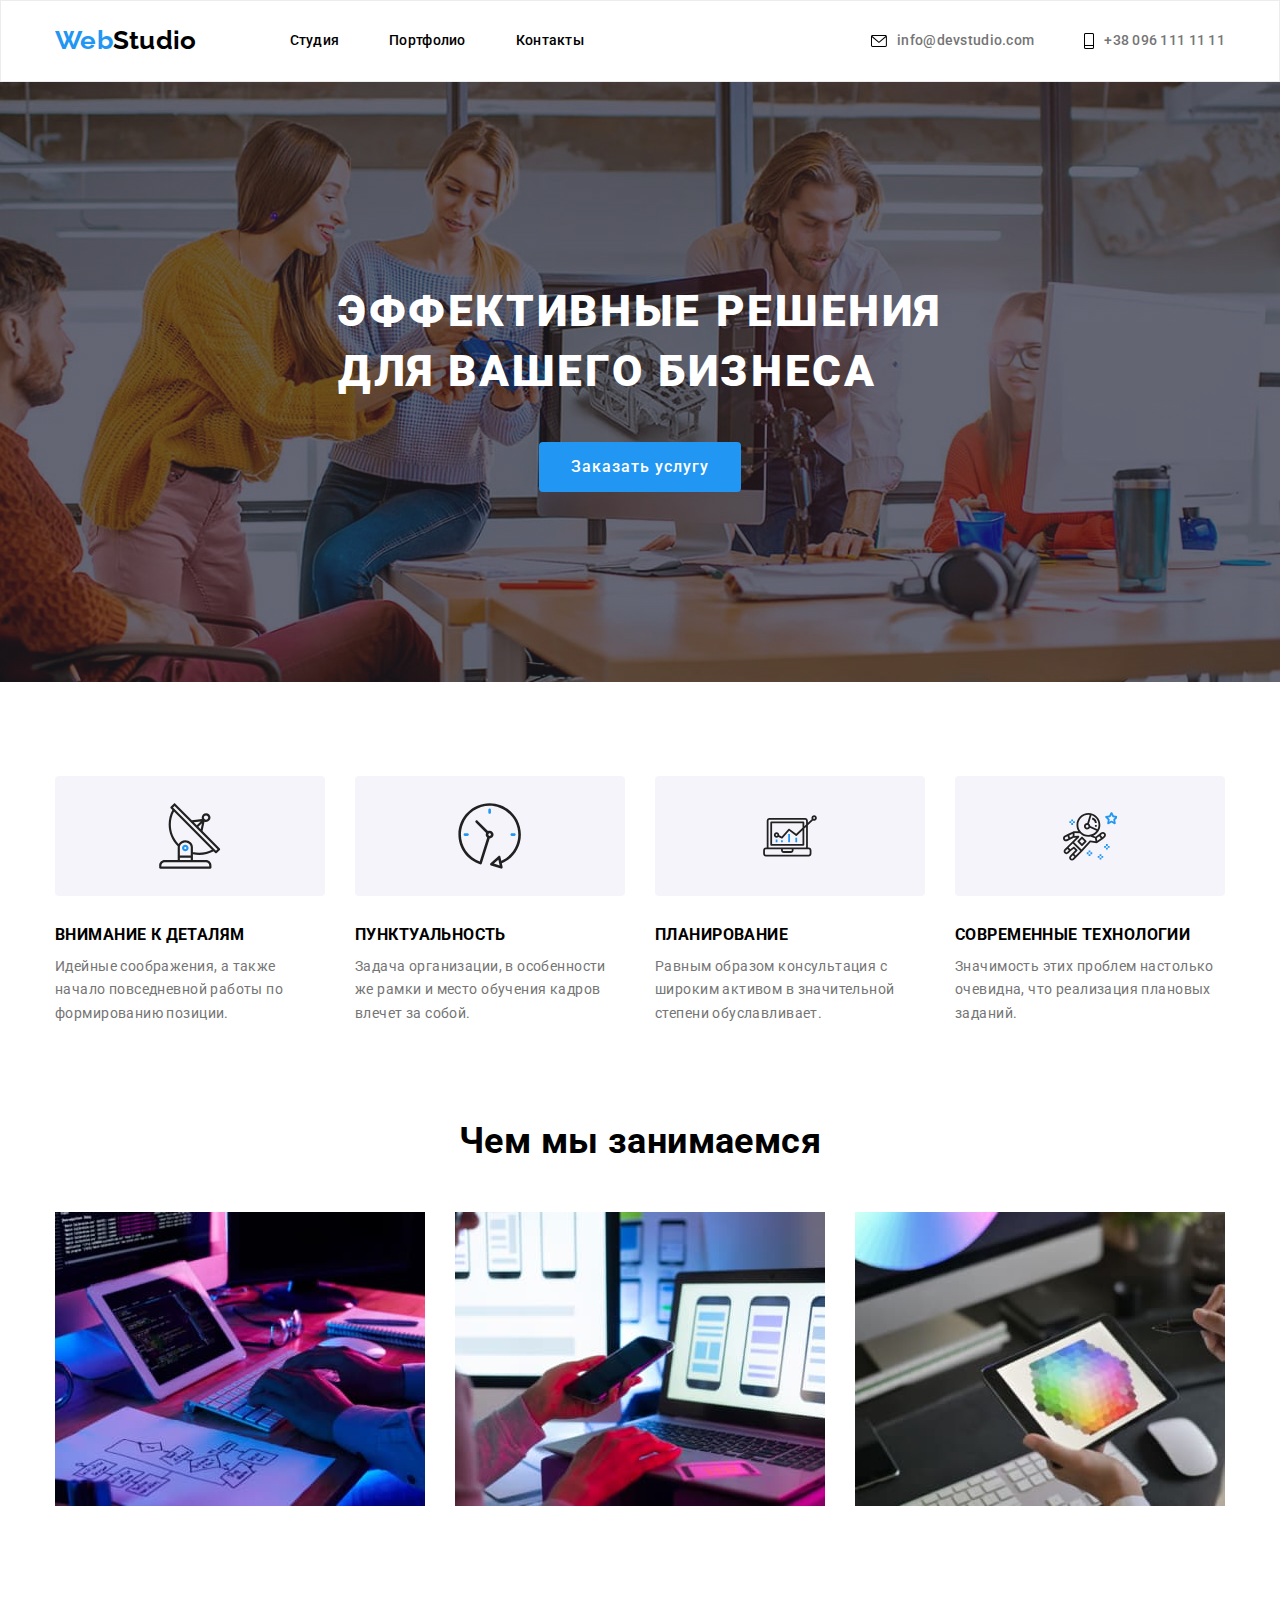
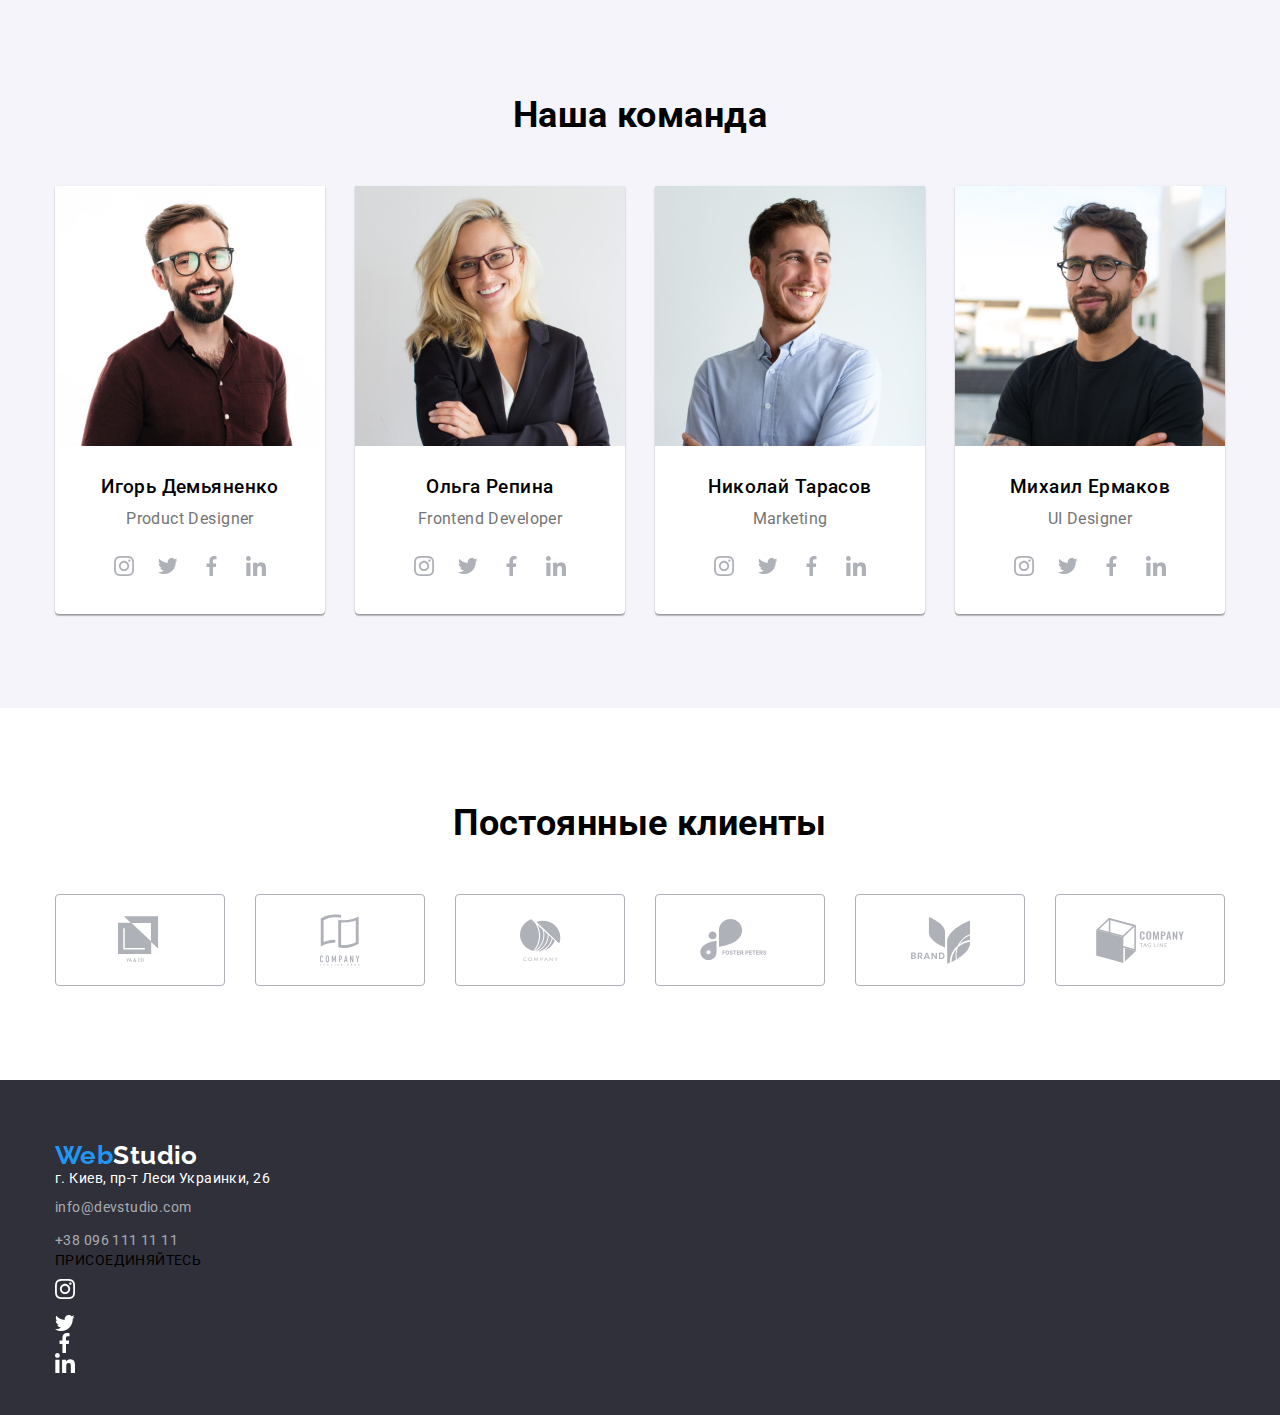
==== index.html @ 6dc602e1 "footer" ====
<!DOCTYPE html>
<html lang="en">

<head>
    <meta charset="UTF-8">
    <meta name="viewport" content="width=device-width, initial-scale=1.0">
    <title>home-work-1</title>
    <link rel="stylesheet" href="https://cdnjs.cloudflare.com/ajax/libs/modern-normalize/1.0.0/modern-normalize.min.css">
    <link rel="stylesheet" href="css/style.css">
    <link rel="preconnect" href="https://fonts.gstatic.com">
    <link
        href="https://fonts.googleapis.com/css2?family=Raleway:wght@400;500;700;900&family=Roboto:wght@400;500;700;900&display=swap"
        rel="stylesheet">
</head>

<body>

    <header class="navigation ">  
         
        <div class="container ">
        <!-- Верхнее меню -->
           
                  <!-- лого -->
                     <a class="logo link" href="./index.html" ><span class="web">Web</span>Studio </a>
                     <nav>   
                    <ul class=" manu-container list ">
                    <li class="menu-item"><a class="menu link" href="./portfolio.html">Студия</a></li>
                    <li class="menu-item"><a class="menu link" href="./portfolio.html">Портфолио</a></li>
                    <li class="menu-item"><a class="menu link" href="">Контакты</a></li>
                </ul>
            </nav>
            
                   <!-- Contacts -->
            <ul class=" tel-container list" >
                <li class="menu-item"><a class="tel link" href="mailto:info@devstudio.com">
                     <svg class="contact-icon">
                         <use href="./images/symbol-defs.svg#icon-mail"></use>
                     </svg> info@devstudio.com</a></li>
                <li class="menu-item"><a class="tel link" href="tel:+380961111111" >
                    <svg class="tel-icon">
                        <use href="./images/symbol-defs.svg#icon-tel"></use>
                    </svg>
                   <span>+38 096 111 11 11</span> </a></li>
            </ul>
        </div>
    </header>

    <main>
        <!-- Секция контента -->
        <section class="banner">
            <div class="container">
                <div class="overlay">
            <h1>ЭФФЕКТИВНЫЕ РЕШЕНИЯ <br> ДЛЯ ВАШЕГО БИЗНЕСА</h1>
            <button class="main-button">Заказать услугу</button>
            <!-- Баннер -->
           </div>
         </div>
        </section>

        <section class="advantages space-sections ">
            <div class="container">
            <h2 class="visually-hidden">Наши достоинства</h2>
          
            <ul class="list advantages-list">
                <li class="list-item ">
                        <div class="icon-thumb">
                            <svg class="icon" width="65.32" height="70">
                                <use href="./images/symbol-defs.svg#icon-sputnik"></use>
                            </svg>
                        </div>
                        <div class="description">
                    <h3>ВНИМАНИЕ К ДЕТАЛЯМ</h3>
                    <p> Идейные соображения, а также начало повседневной работы по формированию позиции.</p>
                </div>
                </li>

                <li class="list-item">
                    <div class="icon-thumb">
                        <svg class="icon" width="65.32" height="70">
                            <use href="./images/symbol-defs.svg#icon-clock"></use>
                        </svg>
                    </div>
                    <div class="description">
                    <h3>ПУНКТУАЛЬНОСТЬ</h3>
                    <p> Задача организации, в особенности же рамки и место обучения кадров влечет за собой.</p>
                    </div>
                 </li>
                <li class="list-item">
                    <div class="icon-thumb">
                        <svg class="icon" width="70" height="53.69">
                            <use href="./images/symbol-defs.svg#icon-diagram"></use>
                        </svg>
                    </div>
                    <div class="description">
                    <h3> ПЛАНИРОВАНИЕ</h3>
                    <p> Равным образом консультация с широким активом в значительной степени обуславливает.</p>
                    </div>  
                </li>
                <li class="list-item">
                    <div class="icon-thumb">
                        <svg class="icon" width="54.83" height="60.66">
                            <use href="./images/symbol-defs.svg#icon-astronaut"></use>
                        </svg>
                    </div>
                    <div class="description">
                    <h3>СОВРЕМЕННЫЕ ТЕХНОЛОГИИ</h3>
                    <p>Значимость этих проблем настолько очевидна, что реализация плановых заданий.</p>
              </div>  
            </li>
            </ul>
        </div>
        </section>

        <section class="what-we-do">
            <div class="container ">
            <h2>Чем мы занимаемся</h2>
            <ul class="list img-examples">
                <li class="img-examples-item"><img src="./images/cycl.jpg" alt="цыклы" width="370"></li>
                <li class="img-examples-item"><img src="./images/device.jpg" alt="девайсы" width="370"></li>
                <li class="img-examples-item"><img src="./images/color.jpg" alt="Цветная диаграмма" width="370"></li>
            </ul>
        </div>
        </section>

        <section class="team space-sections">
            <div class="container">
            <h2>Наша команда</h2>
            <ul class="list team-list ">
                <li class="team-person">
                    <img src="images/product-designer.jpg" alt="красавчик1" width="270">
                    <div class="about-person">
                            <h3>Игорь Демьяненко</h3> <p>Product Designer</p> 
                    </div>
                       <ul class="list social-list">
                           <li class="social-list-item">
                               <a href="#" class="social-active-link" >
                                   <div class="social-list-link">
                                   <svg class="social-list-icon">
                                       <use href="./images/symbol-defs.svg#icon-instagram"></use>
                                   </svg></div>
                               </a>
                           </li>
                           <li class="social-list-item">
                               <a href="#" class="social-active-link">
                                <div class="social-list-link">
                                   <svg class="social-list-icon">
                                       <use href="./images/symbol-defs.svg#icon-twitter"></use>
                                   </svg></div>
                               </a>
                           </li>
                           <li class="social-list-item">
                               <a href="#" class="social-active-link">
                                <div class="social-list-link">
                                   <svg class="social-list-icon">
                                       <use href="./images/symbol-defs.svg#icon-facebook"></use>
                                   </svg></div>
                               </a>
                           </li>
                           <li class="social-list-item">
                               <a href="#" class="social-active-link">
                                <div class="social-list-link">
                                   <svg class="social-list-icon">
                                       <use href="./images/symbol-defs.svg#icon-linkedin"></use>
                                   </svg></div>
                               </a>
                           </li>
                       </ul>
                             </li>

                <li class="team-person">
                        <img src="images/frontend-developer.jpg" alt="блондинка" width="270">
                        <div class="about-person">
                                                  <h3>Ольга Репина</h3> <p>Frontend Developer</p> 
                                    </div> 
                                    <ul class="social-list">
                                        <li class="social-list-item">
                                            <a href="#" class="social-active-link">
                                                <div class="social-list-link">
                                                <svg class="social-list-icon">
                                                    <use href="./images/symbol-defs.svg#icon-instagram"></use>
                                                </svg></div>
                                            </a>
                                        </li>
                                        <li class="social-list-item">
                                            <a href="#" class="social-active-link">
                                                <div class="social-list-link">
                                                <svg class="social-list-icon">
                                                    <use href="./images/symbol-defs.svg#icon-twitter"></use>
                                                </svg></div>
                                            </a>
                                        </li>
                                        <li class="social-list-item">
                                            <a href="#" class="social-active-link">
                                                <div class="social-list-link">
                                                <svg class="social-list-icon">
                                                    <use href="./images/symbol-defs.svg#icon-facebook"></use>
                                                </svg></div>
                                            </a>
                                        </li>
                                        <li class="social-list-item">
                                            <a href="#" class="social-active-link">
                                                <div class="social-list-link">
                                                <svg class="social-list-icon">
                                                    <use href="./images/symbol-defs.svg#icon-linkedin"></use>
                                                </svg></div>
                                            </a>
                                        </li>
                                    </ul>
                                </li>
                <li class="team-person">
                    <img src="images/marketing.jpg" alt="красавчик2" width="270">
                    <div class="about-person">
                            <h3>Николай Тарасов</h3> <p>Marketing</p> 
               </div> 
            <ul class="social-list">
                <li class="social-list-item">
                    <a href="#" class="social-active-link">
                        <div class="social-list-link">
                        <svg class="social-list-icon">
                            <use href="./images/symbol-defs.svg#icon-instagram"></use>
                        </svg></div>
                    </a>
                </li>
                <li class="social-list-item">
                    <a href="#" class="social-active-link">
                        <div class="social-list-link">
                        <svg class="social-list-icon">
                            <use href="./images/symbol-defs.svg#icon-twitter"></use>
                        </svg></div>
                    </a>
                </li>
                <li class="social-list-item">
                    <a href="#" class="social-active-link">
                        <div class="social-list-link">
                        <svg class="social-list-icon">
                            <use href="./images/symbol-defs.svg#icon-facebook"></use>
                        </svg></div>
                    </a>
                </li>
                <li class="social-list-item">
                    <a href="#" class="social-active-link">
                        <div class="social-list-link">
                        <svg class="social-list-icon">
                            <use href="./images/symbol-defs.svg#icon-linkedin"></use>
                        </svg></div>
                    </a>
                </li>
            </ul>
            </li >
                <li class="team-person">
                     <img src="images/ui-designer.jpg" alt="красавчик3" width="270">
                    <div class="about-person">
                                                    <h3>Михаил Ермаков</h3><p>UI Designer</p> 
                                  </div> 
                                <ul class="social-list">
                                    <li class="social-list-item">
                                        <a href="#" class="social-active-link">
                                         <div class="social-list-link">
                                            <svg class="social-list-icon" width='20' height='20'> 
                                                <use href="./images/symbol-defs.svg#icon-instagram"></use>
                                            </svg></div>
                                        </a>
                                    </li>
                                    <li class="social-list-item">
                                        <a href="#" class="social-active-link">
                                            <div class="social-list-link">
                                            <svg class="social-list-icon">
                                                <use href="./images/symbol-defs.svg#icon-twitter"></use>
                                            </svg></div>
                                        </a>
                                    </li>
                                    <li class="social-list-item">
                                        <a href="#" class="social-active-link">
                                            <div class="social-list-link">
                                            <svg class="social-list-icon">
                                                <use href="./images/symbol-defs.svg#icon-facebook"></use>
                                            </svg></div>
                                        </a>
                                    </li>
                                    <li class="social-list-item">
                                        <a href="#" class="social-active-link">
                                            <div class="social-list-link">
                                            <svg class="social-list-icon">
                                                <use href="./images/symbol-defs.svg#icon-linkedin"></use>
                                            </svg></div>
                                        </a>
                                    </li>
                                </ul>
                                 </li>
            </ul>
        </div>
        </section>
        <section class="regular-customers space-sections">
            <div class="container">
                <h2>Постоянные клиенты</h2>
                <ul class="list regular-customer-list">
                    <li class="regular-customer-item">
                        <div class="customer-icon-thumb">
                        <svg class="regular-customer-icon" width='44.27' height='49.23'>
                            <use href="./images/symbol-defs.svg#icon-company0"  ></use>
                        </svg></div>
                    </li>
                    <li class="regular-customer-item">
                        <div class="customer-icon-thumb">
                        <svg class="regular-customer-icon" width='40' height='52'>
                            <use href="./images/symbol-defs.svg#icon-company1"></use>
                        </svg> </div>
                    </li>
                    <li class="regular-customer-item">
                        <div class="customer-icon-thumb">
                        <svg class="regular-customer-icon" width='41' height='42.6'>
                            <use href="./images/symbol-defs.svg#icon-company2"></use>
                        </svg></div>
                    </li>
                    <li class="regular-customer-item">
                        <div class="customer-icon-thumb">
                        <svg class="regular-customer-icon" width='79.66' height='42.02'>
                            <use href="./images/symbol-defs.svg#icon-company3" ></use>
                        </svg></div>
                    </li>
                    <li class="regular-customer-item">
                        <div class="customer-icon-thumb">
                        <svg class="regular-customer-icon" width='59' height='47'>
                            <use href="./images/symbol-defs.svg#icon-company4"></use>
                        </svg></div>
                    </li>
                    <li class="regular-customer-item">
                        <div class="customer-icon-thumb">
                        <svg class="regular-customer-icon" width='88.48' height='45.44' >
                            <use href="./images/symbol-defs.svg#icon-company5" ></use>
                        </svg></div>
                    </li>
                </ul>
            </div>

        </section>
    </main>
    <footer class="footer">
        <section class="footer-block">
        <div class="container">
<div class="addres-block">
    <a class="logo link" href="./index.html" ><span class="web">Web</span>Studio</a>
        <address>    
        <ul class="list ">
            <li class="list-address" ><a class="address link" href="https://goo.gl/maps/1f1QQt4f7jHyv9yu5" target="_blank" >г. Киев, пр-т Леси Украинки, 26</a></li>
            <li class="list-address"><a class="contacts link" href="mailto:info@devstudio.com">info@devstudio.com</a></li>
            <li class="list-address"><a class="contacts link" href="tel:+380961111111">+38 096 111 11 11</a></li>
        </ul>
        </address>
    </div>
        <div class="soc-contact">
            <p>ПРИСОЕДИНЯЙТЕСЬ</p>
    <ul class="list social-contacts-list">
        <li class="social-contacts-item">
            <a href="" class="social-cont-link">
                <svg class="social-contacts-icon">
                    <use href="./images/symbol-defs.svg#icon-instagram" width='20' height='20'></use>
                </svg>
            </a>
        </li>
        <li class="social-contacts-icon">
            <a href="" class="social-cont-link">
                <svg class="social-contacts-icon">
                    <use href="./images/symbol-defs.svg#icon-twitter" width='20' height='20'></use>
                </svg>
            </a>
        </li>
        <li class="social-contacts-icon">
            <a href="" class="social-cont-link">
                <svg class="social-contacts-icon">
                    <use href="./images/symbol-defs.svg#icon-facebook" width='20' height='20'></use>
                </svg>
            </a>
        </li>
        <li class="social-contacts-icon">
            <a href="" class="social-cont-link">
                <svg class="social-contacts-icon">
                    <use href="./images/symbol-defs.svg#icon-linkedin" width='20' height='20'></use>
                </svg>
            </a>
        </li>
    </ul>
</div>
    </div>
</section>
    </footer>

</body>

</html>
---- css/style.css ----
:root {
  --primary-text-color: #757575;
  --title-text-color: #000000;
  --hover-text-color: #2196f3;
  --accent-text-color: #ffffff;
  --bgc-icon: #f5f4fa;
  --fill-icon: #afb1b8;
  --big-space: 94px;
  --betw-space: 30px;
  --menu-space: 32px;
}

h1,
h2,
h3,
p {
  margin: 0;
}

ul {
  padding: 0;
  margin: 0;
}

.list {
  list-style: none;
}
.link {
  text-decoration: none;
  font-style: normal;
}
img {
  display: block;
  max-width: 100%;
}

.visually-hidden {
  position: absolute;
  clip: rect(0 0 0 0);
  width: 1px;
  height: 1px;
  margin: -1px;
}

body {
  font-family: "Roboto", sans-serif;
  font-weight: 400;
  font-size: 14px;
  line-height: 1.14;
  letter-spacing: 0.03em;
}
.container {
  width: 1200px;
  margin: 0px auto;
  padding-left: 15px;
  padding-right: 15px;
}

.navigation .container {
  display: flex;
  align-items: center;
}

/* Navigation */

.navigation {
  text-align: center;
  font-weight: 500;
  letter-spacing: 0.02em;
  border: 1px solid #ececec;
}

.manu-container {
  display: flex;
}

.menu {
  display: block;
  padding-top: var(--menu-space);
  padding-bottom: var(--menu-space);
}

.menu-item:not(:last-child) {
  margin-right: 50px;
}

.menu,
.menu:visited {
  color: var(--title-text-color);
  text-decoration: none;
}
.tel-container {
  display: flex;
  margin-left: auto;
}
/* contacts */

.tel,
.tel:visited {
  color: var(--primary-text-color);
}
.tel {
  display: flex;
  align-items: center;
  padding-top: var(--menu-space);
  padding-bottom: var(--menu-space);
}

.menu:hover,
.menu:focus,
.tel:hover,
.tel:focus {
  color: var(--hover-text-color);
  outline: none;
}
.contact-icon {
  width: 16px;
  height: 12px;
  margin-right: 10px;
}
.tel-icon {
  margin: 0;
  width: 10px;
  height: 16px;
  margin-right: 10px;
}

/* LOGO */
.web {
  color: var(--hover-text-color);
}
.logo,
.logo:visited {
  font-family: "Raleway", sans-serif;
  font-style: normal;
  font-weight: 700;
  color: var(--title-text-color);
  font-size: 26px;
  line-height: 1.19;

  padding-top: 24px;
  padding-bottom: 25px;
  margin-right: 93px;
}

/* HERO */
.banner {
  max-width: 1600px;
  height: 600px;
  padding: 200px 0px 280px 0px;
  background: #2f303a;
  background-image: linear-gradient(
      rgba(47, 48, 58, 0.4),
      rgba(47, 48, 58, 0.4)
    ),
    url("../images/hero.jpg");
  background-repeat: no-repeat;
  background-size: cover;
  background-position: center;
}

.overlay {
  display: flex;
  flex-direction: column;
  align-items: center;
}
.main-button {
  background-color: var(--hover-text-color);
  color: var(--accent-text-color);
  font-size: 16px;
  line-height: 1.88;
  font-weight: 500;
  letter-spacing: 0.06em;
  cursor: pointer;

  border-radius: 4px;
  border: none;
  margin-top: 40px;
  padding-top: 10px;
  padding-bottom: 10px;
  padding-left: var(--menu-space);
  padding-right: var(--menu-space);
}

.space-sections {
  padding-top: var(--big-space);
  padding-bottom: var(--big-space);
}

h1 {
  color: var(--accent-text-color);
  font-weight: 900;
  font-size: 44px;
  line-height: 1.36;
  letter-spacing: 0.06em;
}
/* первый блок */

.advantages-list {
  display: flex;
}

.list-item {
  display: flex;
  flex-direction: column;
  max-width: 270px;
}
.icon-thumb {
  display: flex;
  align-items: center;
  justify-content: center;
  width: 100%;
  height: 120px;
  background-color: var(--bgc-icon);

  border-radius: 4px;
}
.description {
  padding-top: var(--betw-space);
}

.advantages p {
  color: var(--primary-text-color);
  line-height: 1.7;
}

.advantages h3 {
  padding-bottom: 10px;
}

.list-item:not(:last-child) {
  margin-right: var(--betw-space);
}

/* второй блок */

h2 {
  font-size: 36px;
  line-height: 1.17;
  font-weight: 700;
  color: var(--title-text-color);
  text-align: center;

  padding-bottom: 50px;
}

.what-we-do {
  padding-bottom: var(--big-space);
}

.img-examples {
  display: flex;
  align-items: center;
}

.img-examples-item:not(:last-child) {
  margin-right: var(--betw-space);
}

/* 3 blok */
.team {
  background-color: #f5f4fa;
  color: var(--primary-text-color);
  font-size: 16px;
  line-height: 1.19;
}

.team h3 {
  color: var(--title-text-color);
  font-weight: 500;
  padding-bottom: 10px;
}

.team-list {
  display: flex;
  height: 428px;
}

.team-person {
  padding-bottom: var(--betw-space);
  background-color: var(--accent-text-color);
  border-radius: 0px 0px 4px 4px;
  box-shadow: 0px 1px 3px rgba(0, 0, 0, 0.12), 0px 1px 1px rgba(0, 0, 0, 0.14),
    0px 2px 1px rgba(0, 0, 0, 0.2);
}

.team-person:not(:last-child) {
  margin-right: var(--betw-space);
}
.about-person {
  display: flex;
  flex-direction: column;
  align-items: center;
  padding-top: var(--betw-space);
}
.social-list {
  display: flex;
  justify-content: center;
  padding-top: 16px;
}
.social-list-item {
  display: flex;
  align-items: center;
  justify-content: center;
  /* height: 44px;
  width: 44px; */
  border-radius: 50%;
}
.social-active-link {
  display: flex;
  align-items: center;
  justify-content: center;
  height: 44px;
  width: 44px;
  border-radius: 50%;
}

.social-list-link {
  display: flex;
  width: 100%;
  align-items: center;
  justify-content: center;
}
.social-list-icon {
  width: 20px;
  height: 20px;

  fill: var(--fill-icon);
}
.social-active-link:hover,
.social-list-icon:hover,
.social-active-link:focus,
.social-list-icon:focus {
  fill: var(--accent-text-color);
  background-color: var(--hover-text-color);
}

/* Regular customers */

.regular-customer-list {
  display: flex;
}

.regular-customer-item {
  display: flex;
  width: 170px;

  border: 1px solid var(--fill-icon);
  border-radius: 4px;
}
.regular-customer-item:not(:last-child) {
  margin-right: var(--betw-space);
}
.customer-icon-thumb {
  display: flex;
  align-items: center;
  justify-content: center;
  width: 100%;
  height: 90px;
}
.regular-customer-icon {
  fill: var(--fill-icon);
}

.customer-icon-thumb:hover,
.regular-customer-icon:hover,
.customer-icon-thumb:focus,
.regular-customer-icon:focus {
  fill: var(--hover-text-color);
}
/* Footer */

.footer {
  background: #2f303a;
  padding-top: 60px;
  padding-bottom: 60px;
}
.footer-block {
  display: flex;
  flex-direction: column;
  flex-wrap: wrap;
  height: 215px;
}

.footer .logo {
  color: var(--accent-text-color);

  margin: 0px;
  padding: 0px;
  margin-bottom: 20px;
}

.list-address:not(:last-child) {
  padding: 0px;
  margin-bottom: 9px;
}

.contacts,
.contacts:visited {
  line-height: 1.7;
  color: rgba(255, 255, 255, 0.6);
}
.address,
.address:visited {
  color: var(--accent-text-color);
}
.social-contacts-item {
  display: flex;
  align-items: center;
  justify-content: center;
  width: 44px;
  height: 44px;
}
.social-cont-link {
  width: 100%;
}
.social-contacts-icon {
  width: 20px;
  height: 20px;
  fill: var(--accent-text-color);
}
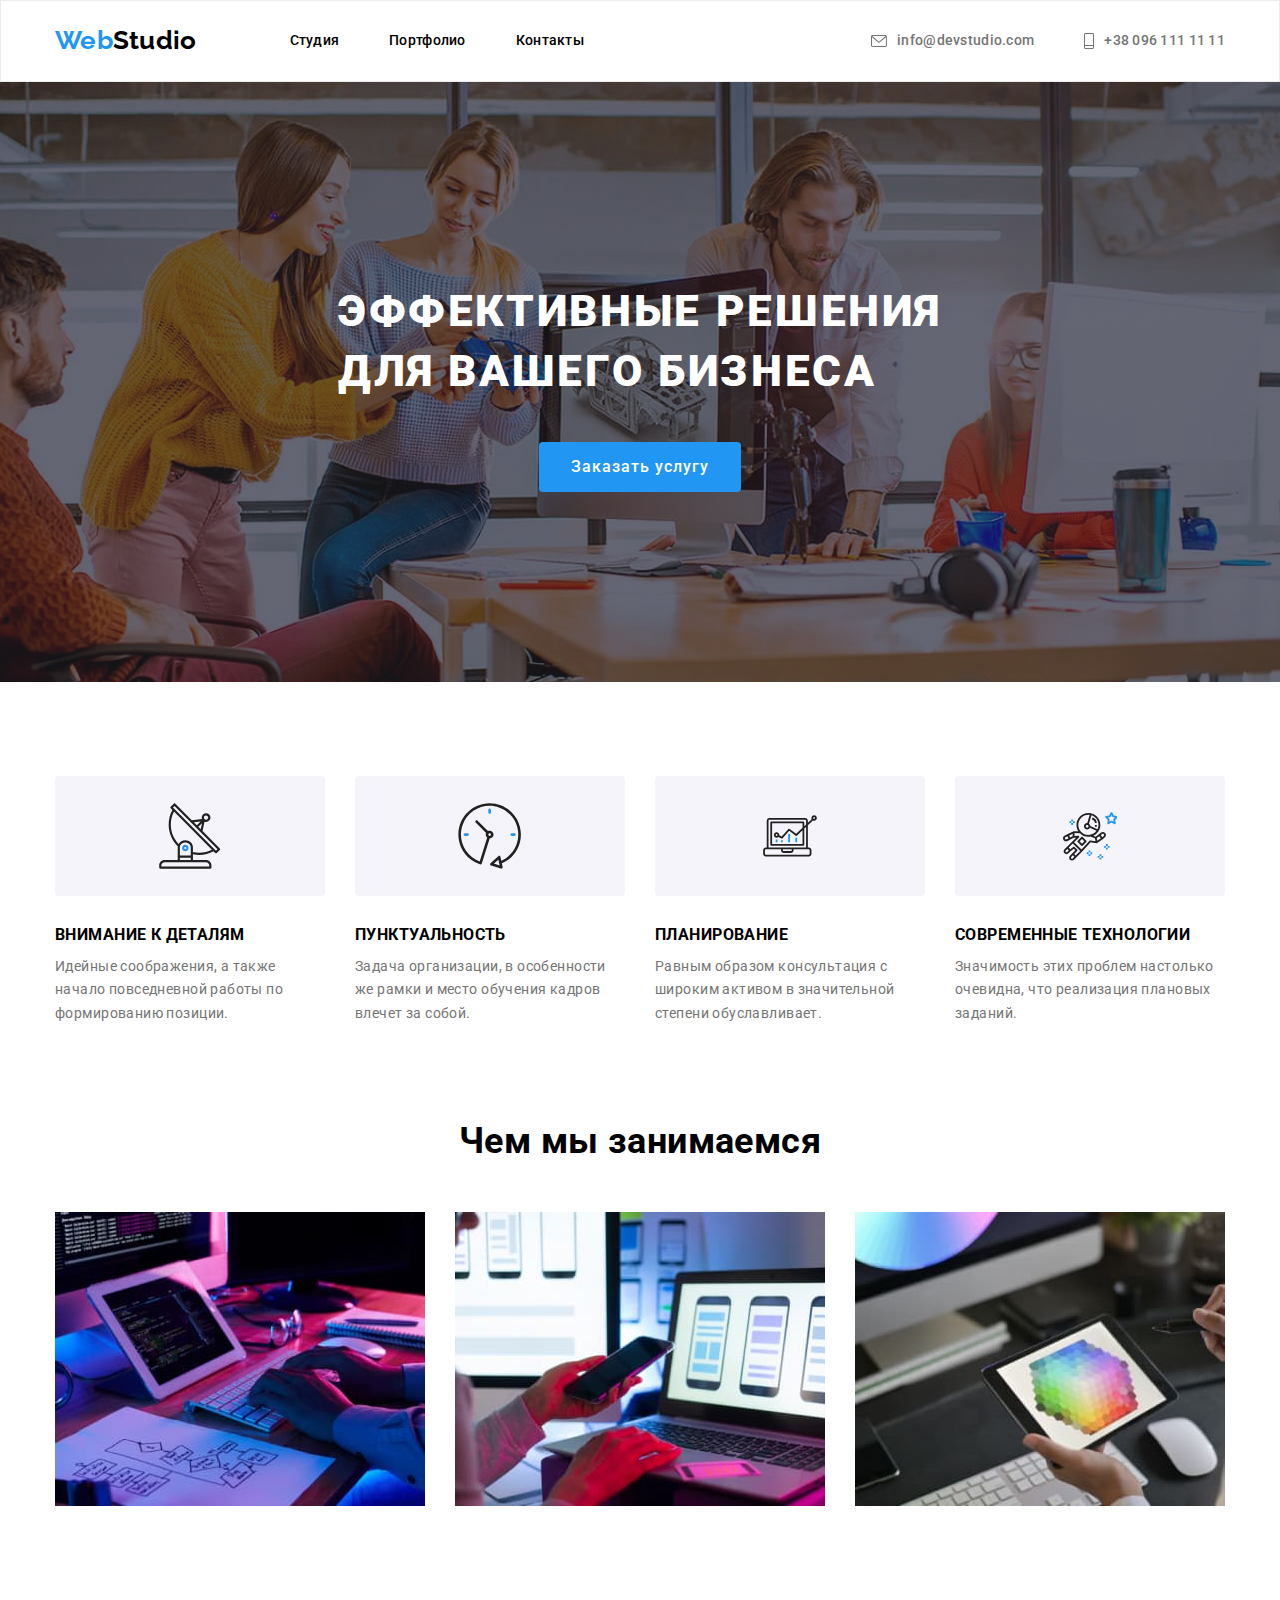
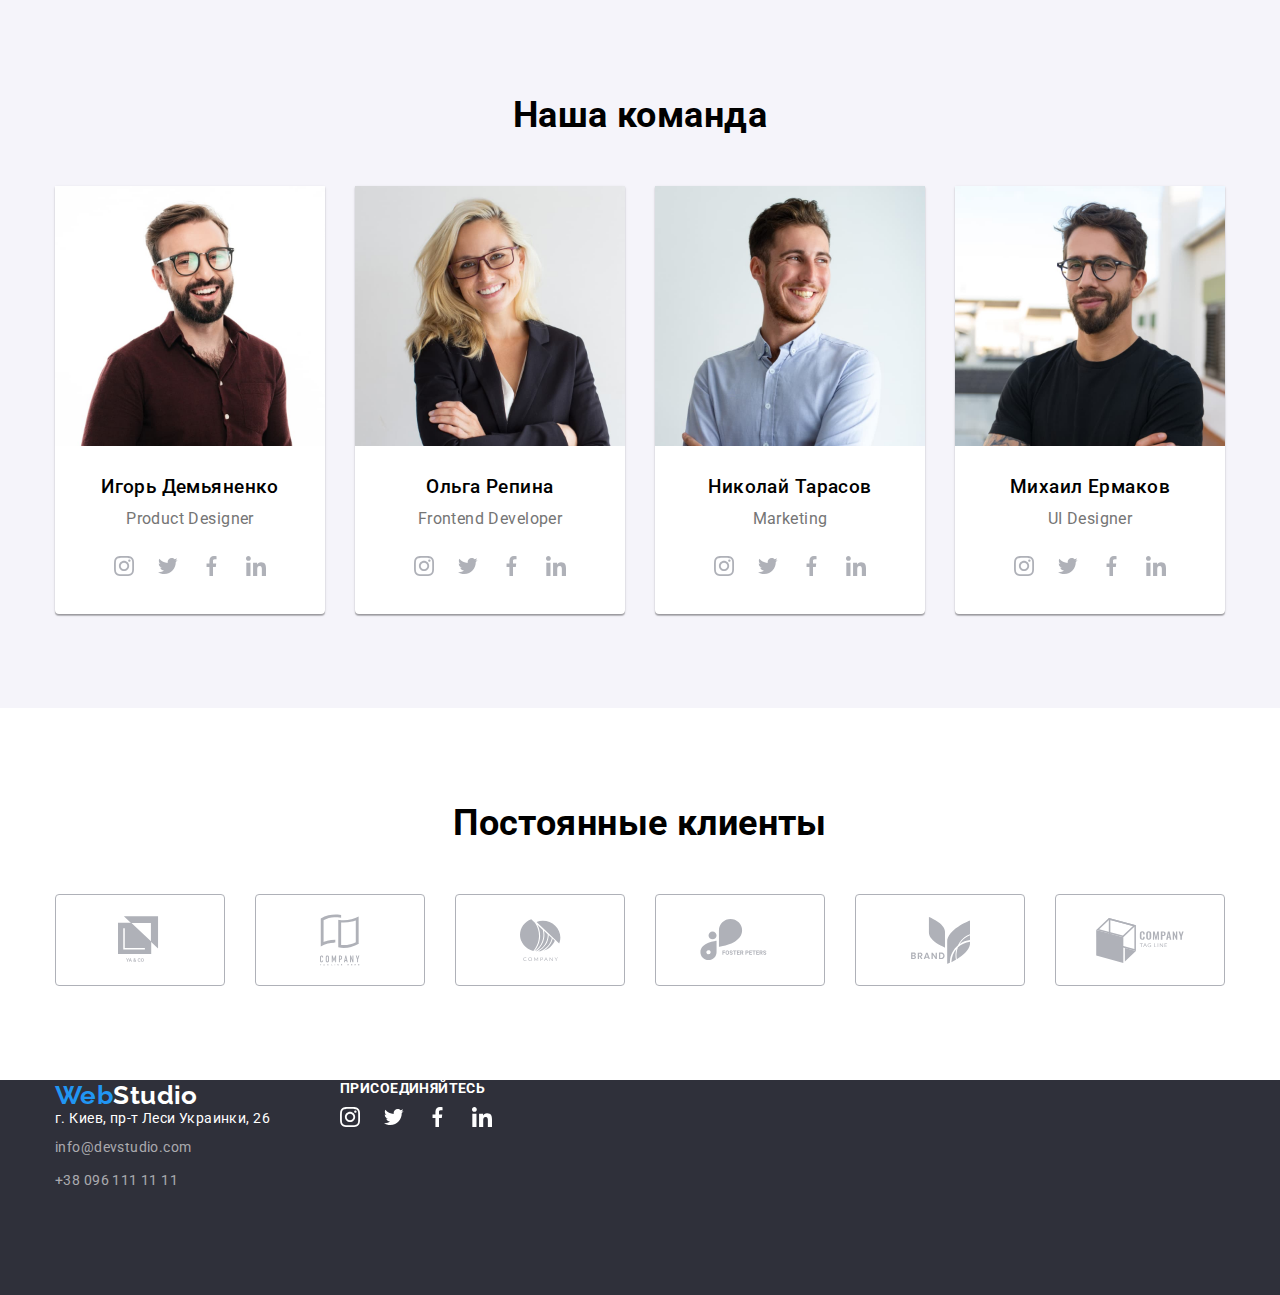
==== commit 5e6257d7: "icon contact font footer" ====
--- a/index.html
+++ b/index.html
@@ -338,7 +338,7 @@
     <footer class="footer">
         <section class="footer-block">
         <div class="container">
-<div class="addres-block">
+<div class="address-block">
     <a class="logo link" href="./index.html" ><span class="web">Web</span>Studio</a>
         <address>    
         <ul class="list ">
@@ -358,21 +358,21 @@
                 </svg>
             </a>
         </li>
-        <li class="social-contacts-icon">
+        <li class="social-contacts-item">
             <a href="" class="social-cont-link">
                 <svg class="social-contacts-icon">
                     <use href="./images/symbol-defs.svg#icon-twitter" width='20' height='20'></use>
                 </svg>
             </a>
         </li>
-        <li class="social-contacts-icon">
+        <li class="social-contacts-item">
             <a href="" class="social-cont-link">
                 <svg class="social-contacts-icon">
                     <use href="./images/symbol-defs.svg#icon-facebook" width='20' height='20'></use>
                 </svg>
             </a>
         </li>
-        <li class="social-contacts-icon">
+        <li class="social-contacts-item">
             <a href="" class="social-cont-link">
                 <svg class="social-contacts-icon">
                     <use href="./images/symbol-defs.svg#icon-linkedin" width='20' height='20'></use>
--- a/css/style.css
+++ b/css/style.css
@@ -109,7 +109,9 @@
 .menu:hover,
 .menu:focus,
 .tel:hover,
-.tel:focus {
+.tel:focus,
+.tel-icon,
+.contact-icon {
   color: var(--hover-text-color);
   outline: none;
 }
@@ -117,12 +119,14 @@
   width: 16px;
   height: 12px;
   margin-right: 10px;
+  fill: var(--primary-text-color);
 }
 .tel-icon {
   margin: 0;
   width: 10px;
   height: 16px;
   margin-right: 10px;
+  fill: var(--primary-text-color);
 }
 
 /* LOGO */
@@ -372,14 +376,14 @@
 
 .footer {
   background: #2f303a;
-  padding-top: 60px;
-  padding-bottom: 60px;
+  /* padding-top: 60px;
+  padding-bottom: 60px; */
 }
 .footer-block {
-  display: flex;
-  flex-direction: column;
-  flex-wrap: wrap;
   height: 215px;
+}
+.footer .container {
+  display: flex;
 }
 
 .footer .logo {
@@ -388,6 +392,9 @@
   margin: 0px;
   padding: 0px;
   margin-bottom: 20px;
+}
+.address-block {
+  padding-right: 70px;
 }
 
 .list-address:not(:last-child) {
@@ -404,6 +411,17 @@
 .address:visited {
   color: var(--accent-text-color);
 }
+.soc-contact p {
+  color: var(--accent-text-color);
+  line-height: 1.17;
+  font-weight: 700;
+}
+
+.social-contacts-list {
+  display: flex;
+  justify-content: center;
+  align-items: center;
+}
 .social-contacts-item {
   display: flex;
   align-items: center;
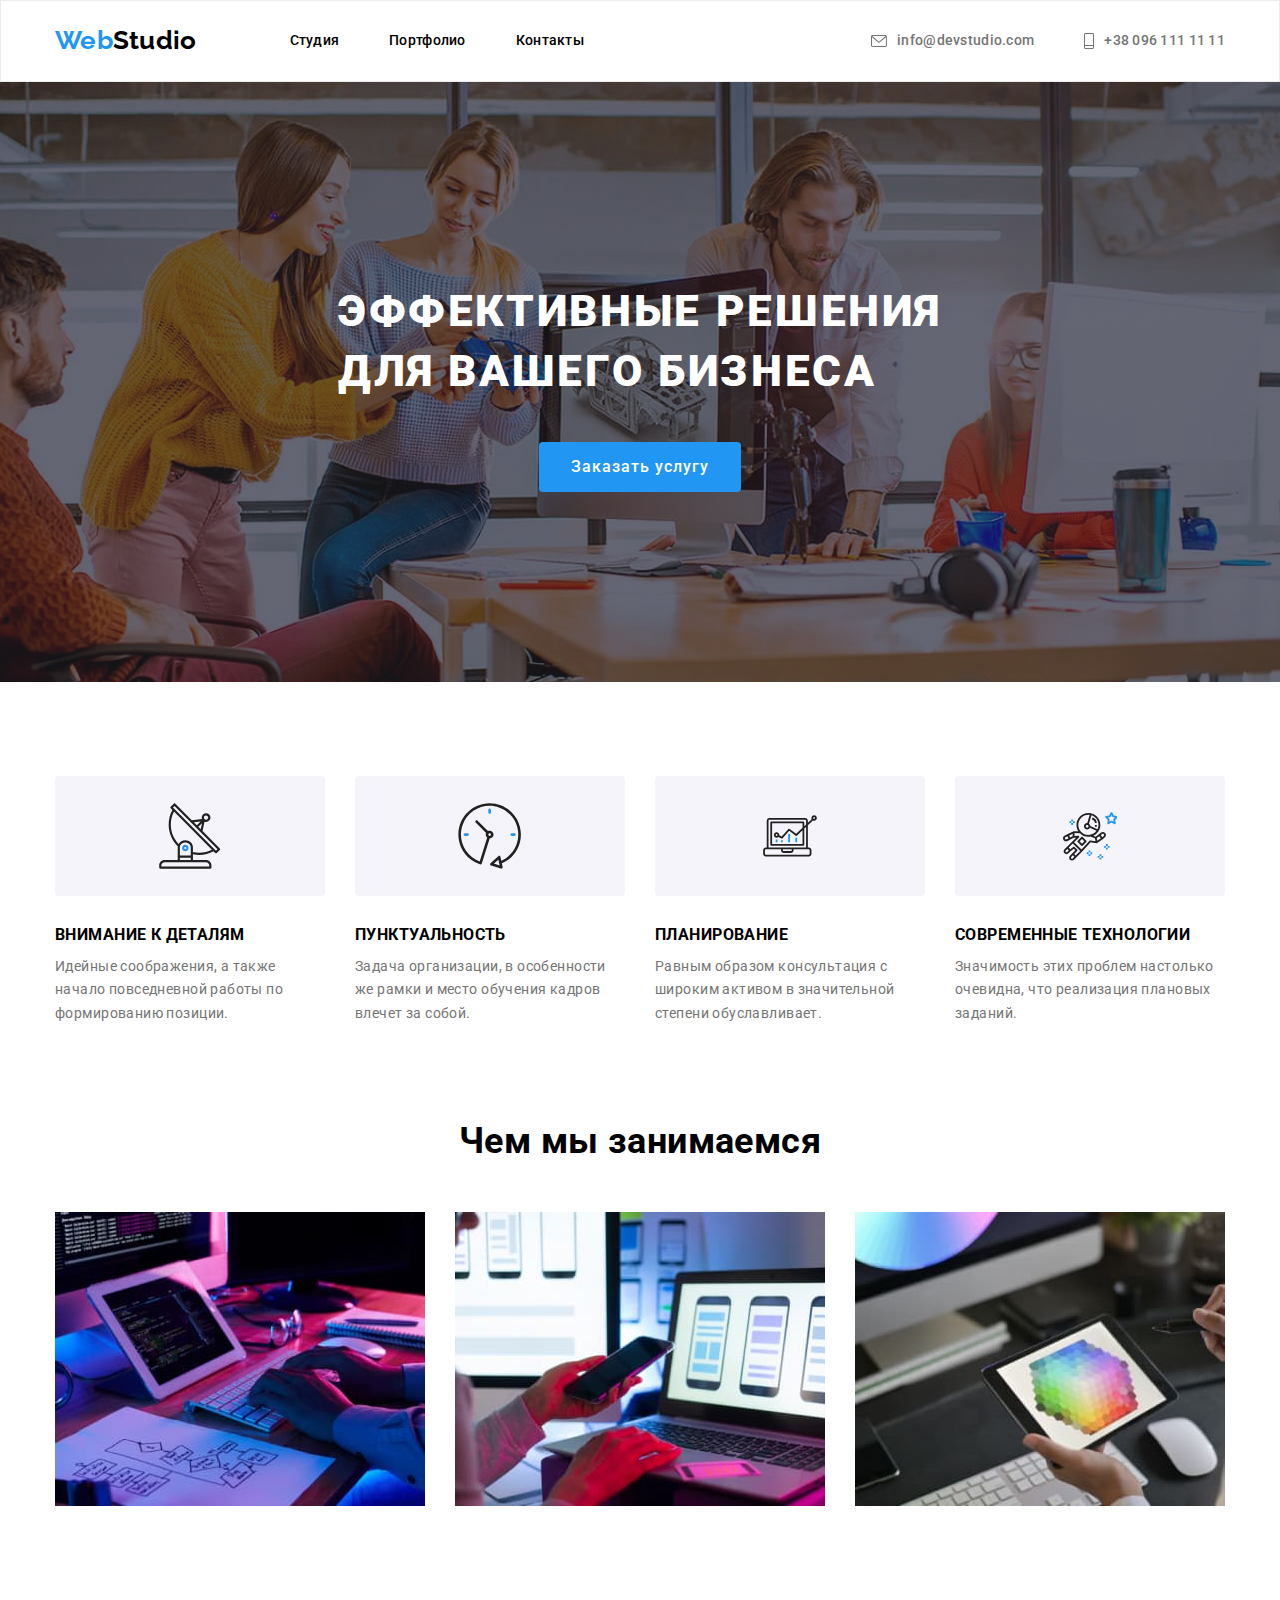
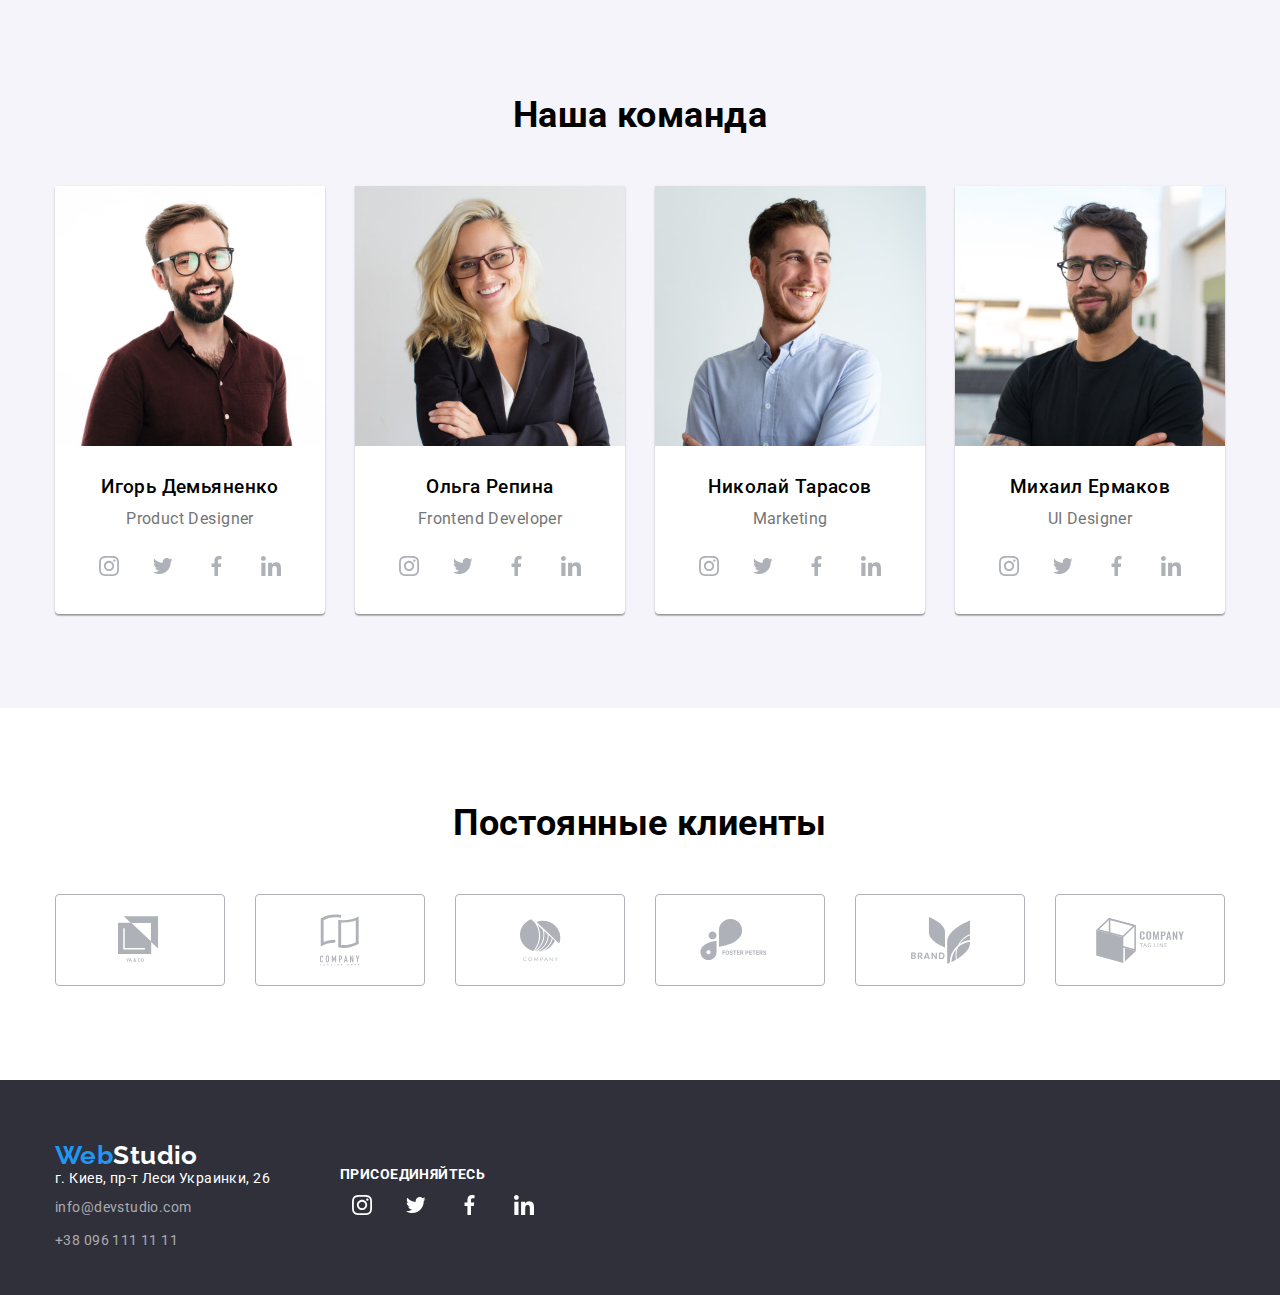
==== commit 1f097007: "hover and fokus footer margin" ====
--- a/index.html
+++ b/index.html
@@ -352,28 +352,28 @@
             <p>ПРИСОЕДИНЯЙТЕСЬ</p>
     <ul class="list social-contacts-list">
         <li class="social-contacts-item">
-            <a href="" class="social-cont-link">
+            <a href="#" class="social-cont-link">
                 <svg class="social-contacts-icon">
                     <use href="./images/symbol-defs.svg#icon-instagram" width='20' height='20'></use>
                 </svg>
             </a>
         </li>
         <li class="social-contacts-item">
-            <a href="" class="social-cont-link">
+            <a href="#" class="social-cont-link">
                 <svg class="social-contacts-icon">
                     <use href="./images/symbol-defs.svg#icon-twitter" width='20' height='20'></use>
                 </svg>
             </a>
         </li>
         <li class="social-contacts-item">
-            <a href="" class="social-cont-link">
+            <a href="#" class="social-cont-link">
                 <svg class="social-contacts-icon">
                     <use href="./images/symbol-defs.svg#icon-facebook" width='20' height='20'></use>
                 </svg>
             </a>
         </li>
         <li class="social-contacts-item">
-            <a href="" class="social-cont-link">
+            <a href="#" class="social-cont-link">
                 <svg class="social-contacts-icon">
                     <use href="./images/symbol-defs.svg#icon-linkedin" width='20' height='20'></use>
                 </svg>
--- a/css/style.css
+++ b/css/style.css
@@ -110,8 +110,10 @@
 .menu:focus,
 .tel:hover,
 .tel:focus,
-.tel-icon,
-.contact-icon {
+.tel-icon:hover,
+.tel-icon:focus,
+.contact-icon:hover,
+.contact-icon:focus {
   color: var(--hover-text-color);
   outline: none;
 }
@@ -310,6 +312,10 @@
   width: 44px; */
   border-radius: 50%;
 }
+.social-list-item:not(:last-child) {
+  margin-right: 10px;
+}
+
 .social-active-link {
   display: flex;
   align-items: center;
@@ -376,14 +382,14 @@
 
 .footer {
   background: #2f303a;
-  /* padding-top: 60px;
-  padding-bottom: 60px; */
 }
 .footer-block {
   height: 215px;
+  padding-top: 60px;
 }
 .footer .container {
   display: flex;
+  align-items: center;
 }
 
 .footer .logo {
@@ -423,17 +429,28 @@
   align-items: center;
 }
 .social-contacts-item {
-  display: flex;
-  align-items: center;
-  justify-content: center;
   width: 44px;
+}
+.social-cont-link {
+  display: flex;
+  align-items: center;
+  justify-content: center;
+  width: 100%;
   height: 44px;
-}
-.social-cont-link {
-  width: 100%;
 }
 .social-contacts-icon {
   width: 20px;
   height: 20px;
   fill: var(--accent-text-color);
 }
+.social-cont-link:hover,
+.social-contacts-icon:hover,
+.social-cont-link:focus,
+.social-contacts-icon:focus {
+  fill: var(--accent-text-color);
+  background-color: var(--hover-text-color);
+}
+
+.social-contacts-item:not(:last-child) {
+  margin-right: 10px;
+}
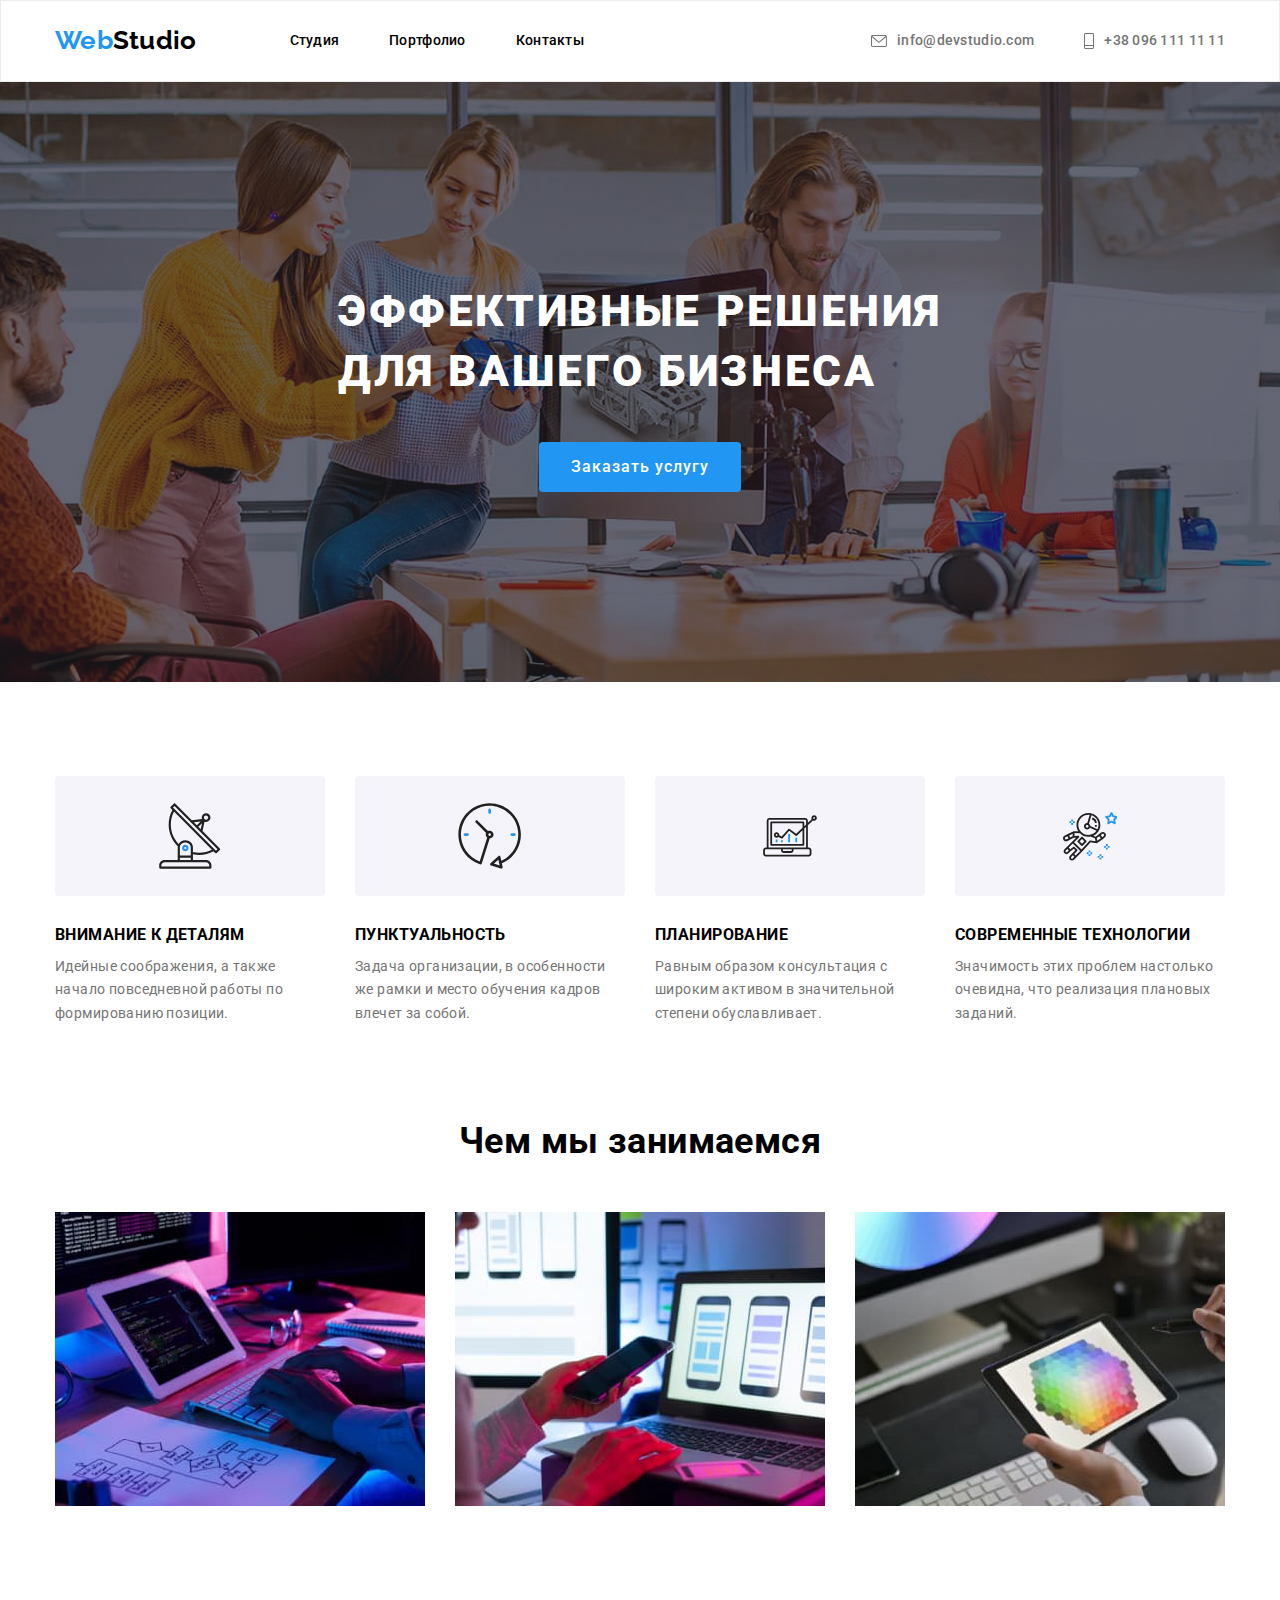
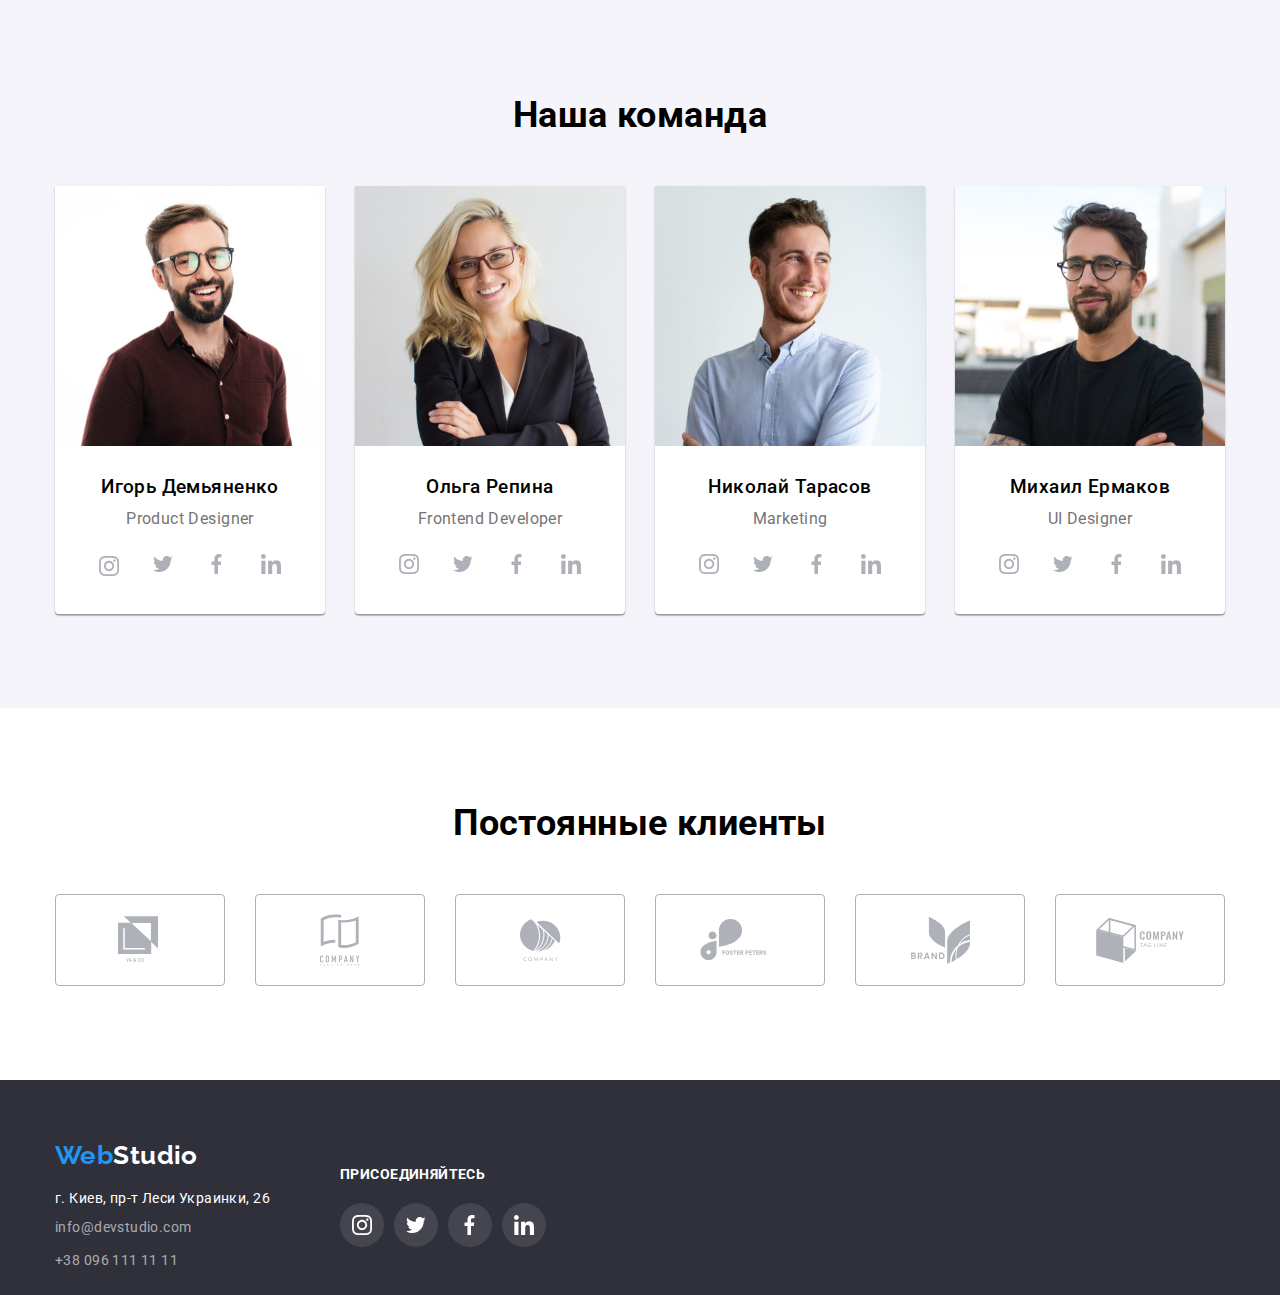
==== commit c71db2c6: "иконки проба2" ====
--- a/index.html
+++ b/index.html
@@ -134,10 +134,9 @@
                        <ul class="list social-list">
                            <li class="social-list-item">
                                <a href="#" class="social-active-link" >
-                                   <div class="social-list-link">
                                    <svg class="social-list-icon">
                                        <use href="./images/symbol-defs.svg#icon-instagram"></use>
-                                   </svg></div>
+                                   </svg>
                                </a>
                            </li>
                            <li class="social-list-item">
--- a/css/style.css
+++ b/css/style.css
@@ -110,10 +110,9 @@
 .menu:focus,
 .tel:hover,
 .tel:focus,
-.tel-icon:hover,
-.tel-icon:focus,
-.contact-icon:hover,
-.contact-icon:focus {
+.tel:hover > svg,
+.tel:focus > svg {
+  fill: var(--hover-text-color);
   color: var(--hover-text-color);
   outline: none;
 }
@@ -325,22 +324,26 @@
   border-radius: 50%;
 }
 
-.social-list-link {
+/* .social-list-link {
   display: flex;
   width: 100%;
   align-items: center;
   justify-content: center;
-}
+} */
 .social-list-icon {
   width: 20px;
   height: 20px;
 
   fill: var(--fill-icon);
 }
+
+/* .social-list-icon:hover,
+.social-list-icon:focus */
+
 .social-active-link:hover,
-.social-list-icon:hover,
 .social-active-link:focus,
-.social-list-icon:focus {
+.social-active-link:hover > svg,
+.social-active-link:focus > svg {
   fill: var(--accent-text-color);
   background-color: var(--hover-text-color);
 }
@@ -397,10 +400,12 @@
 
   margin: 0px;
   padding: 0px;
-  margin-bottom: 20px;
 }
 .address-block {
   padding-right: 70px;
+}
+.footer address {
+  padding-top: 20px;
 }
 
 .list-address:not(:last-child) {
@@ -427,6 +432,7 @@
   display: flex;
   justify-content: center;
   align-items: center;
+  padding-top: 20px;
 }
 .social-contacts-item {
   width: 44px;
@@ -437,6 +443,8 @@
   justify-content: center;
   width: 100%;
   height: 44px;
+  background-color: rgba(255, 255, 255, 0.1);
+  border-radius: 50%;
 }
 .social-contacts-icon {
   width: 20px;
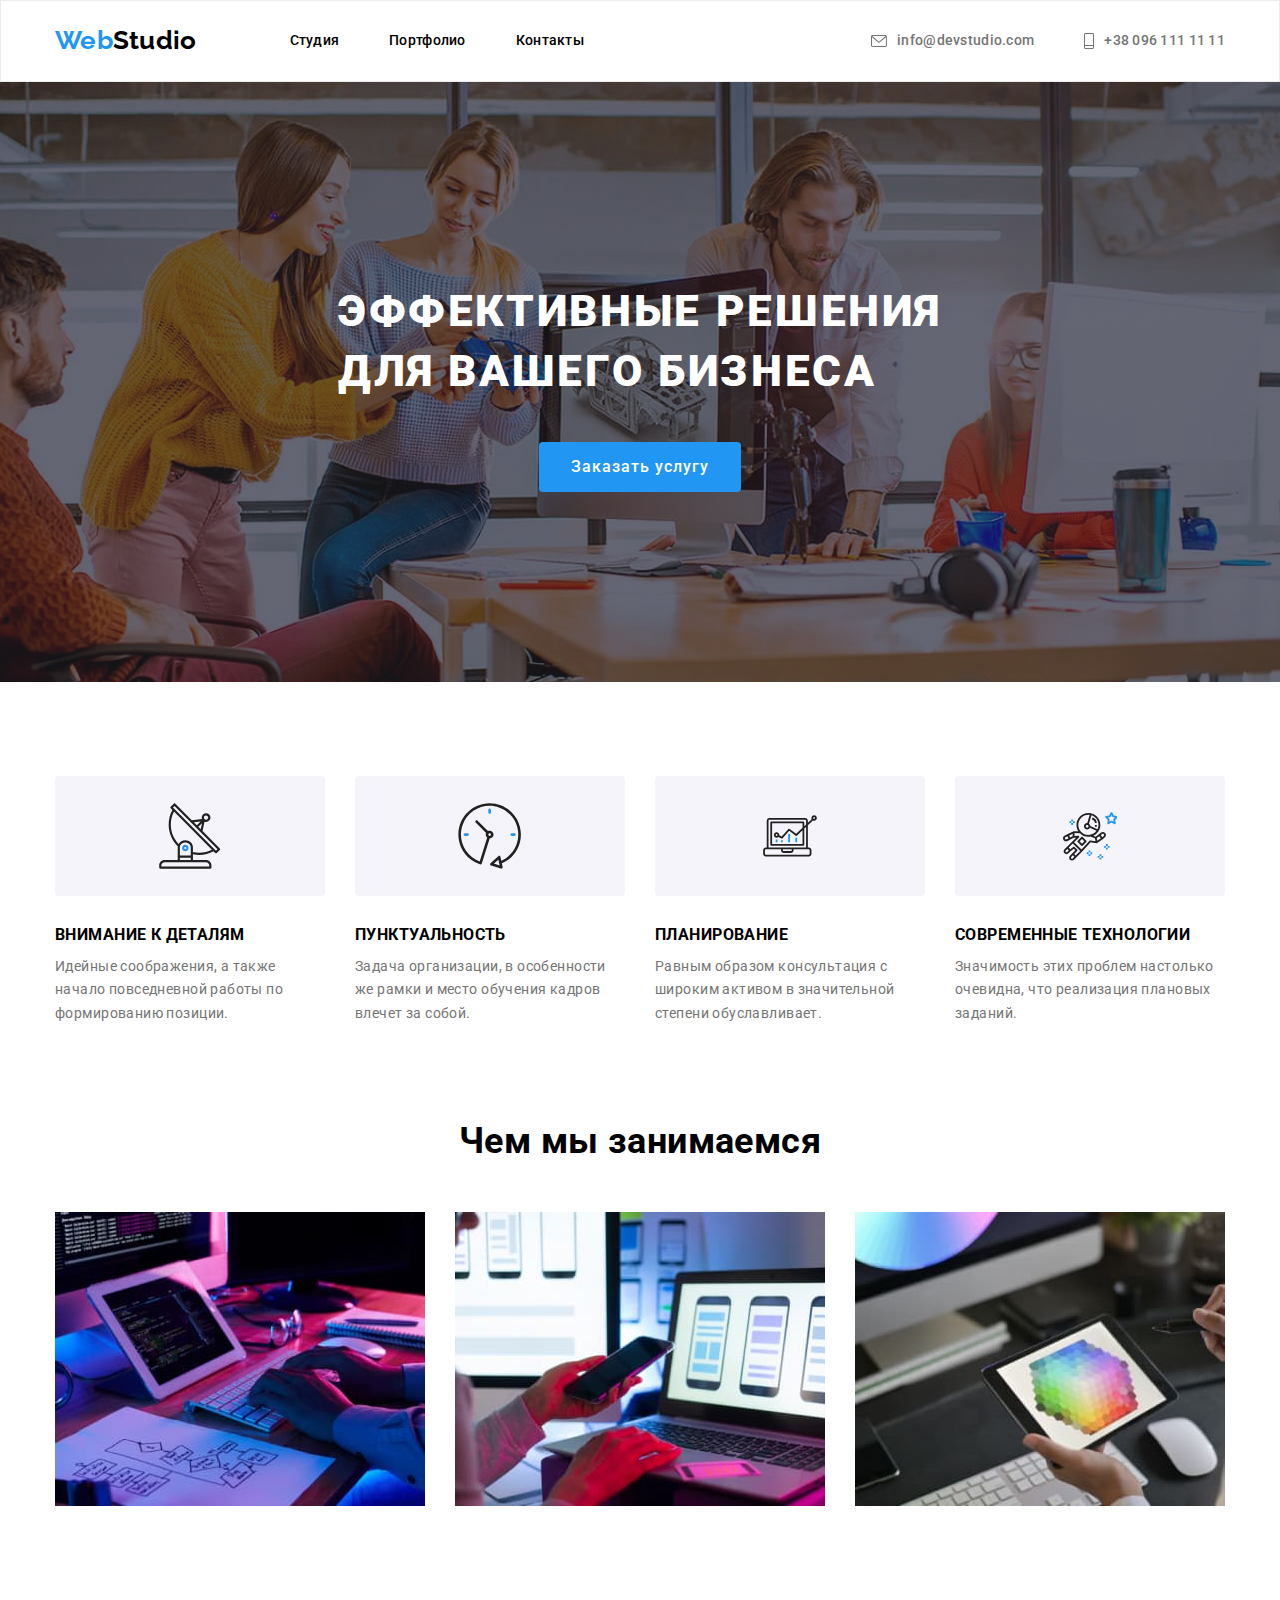
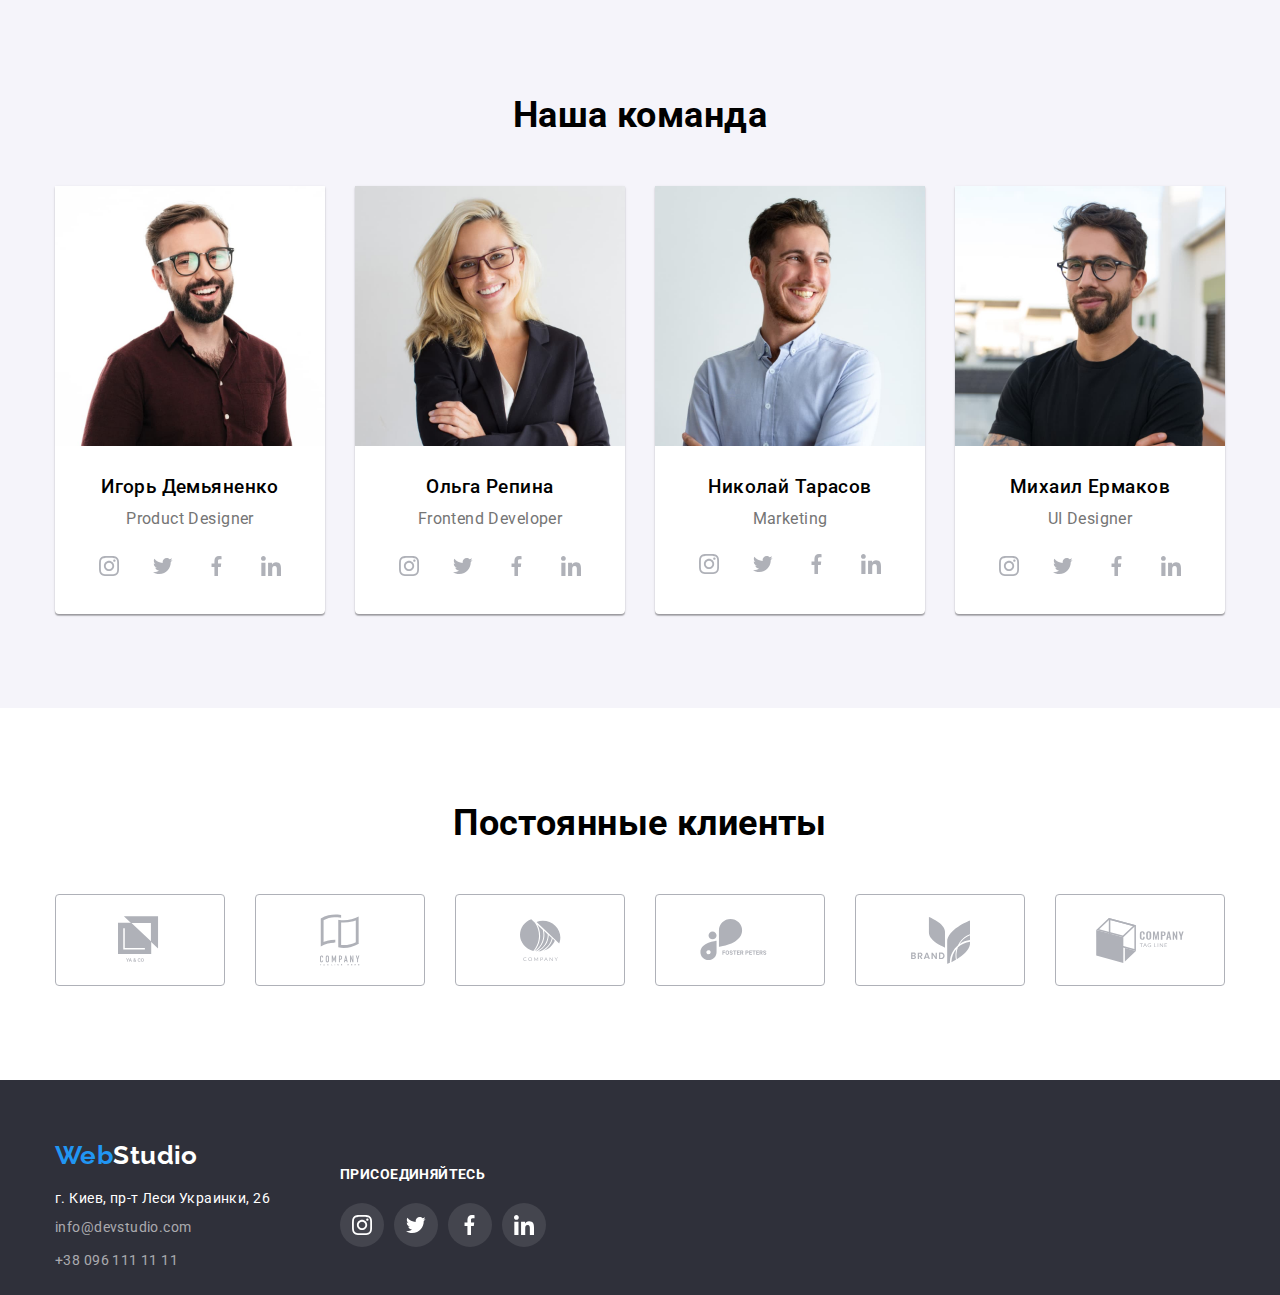
==== commit 731572f3: "fixed icon social contact team" ====
--- a/index.html
+++ b/index.html
@@ -141,31 +141,27 @@
                            </li>
                            <li class="social-list-item">
                                <a href="#" class="social-active-link">
-                                <div class="social-list-link">
                                    <svg class="social-list-icon">
                                        <use href="./images/symbol-defs.svg#icon-twitter"></use>
-                                   </svg></div>
+                                   </svg>
                                </a>
                            </li>
                            <li class="social-list-item">
                                <a href="#" class="social-active-link">
-                                <div class="social-list-link">
                                    <svg class="social-list-icon">
                                        <use href="./images/symbol-defs.svg#icon-facebook"></use>
-                                   </svg></div>
+                                   </svg>
                                </a>
                            </li>
                            <li class="social-list-item">
                                <a href="#" class="social-active-link">
-                                <div class="social-list-link">
                                    <svg class="social-list-icon">
                                        <use href="./images/symbol-defs.svg#icon-linkedin"></use>
-                                   </svg></div>
+                                   </svg>
                                </a>
                            </li>
                        </ul>
                              </li>
-
                 <li class="team-person">
                         <img src="images/frontend-developer.jpg" alt="блондинка" width="270">
                         <div class="about-person">
@@ -174,34 +170,34 @@
                                     <ul class="social-list">
                                         <li class="social-list-item">
                                             <a href="#" class="social-active-link">
-                                                <div class="social-list-link">
+                                                
                                                 <svg class="social-list-icon">
                                                     <use href="./images/symbol-defs.svg#icon-instagram"></use>
-                                                </svg></div>
+                                                </svg>
                                             </a>
                                         </li>
                                         <li class="social-list-item">
                                             <a href="#" class="social-active-link">
-                                                <div class="social-list-link">
+                                                
                                                 <svg class="social-list-icon">
                                                     <use href="./images/symbol-defs.svg#icon-twitter"></use>
-                                                </svg></div>
+                                                </svg>
                                             </a>
                                         </li>
                                         <li class="social-list-item">
                                             <a href="#" class="social-active-link">
-                                                <div class="social-list-link">
+                                              
                                                 <svg class="social-list-icon">
                                                     <use href="./images/symbol-defs.svg#icon-facebook"></use>
-                                                </svg></div>
+                                                </svg>
                                             </a>
                                         </li>
                                         <li class="social-list-item">
                                             <a href="#" class="social-active-link">
-                                                <div class="social-list-link">
+                                                
                                                 <svg class="social-list-icon">
                                                     <use href="./images/symbol-defs.svg#icon-linkedin"></use>
-                                                </svg></div>
+                                                </svg>
                                             </a>
                                         </li>
                                     </ul>
@@ -254,34 +250,34 @@
                                 <ul class="social-list">
                                     <li class="social-list-item">
                                         <a href="#" class="social-active-link">
-                                         <div class="social-list-link">
+                                        
                                             <svg class="social-list-icon" width='20' height='20'> 
                                                 <use href="./images/symbol-defs.svg#icon-instagram"></use>
-                                            </svg></div>
+                                            </svg>
                                         </a>
                                     </li>
                                     <li class="social-list-item">
                                         <a href="#" class="social-active-link">
-                                            <div class="social-list-link">
+                                            
                                             <svg class="social-list-icon">
                                                 <use href="./images/symbol-defs.svg#icon-twitter"></use>
-                                            </svg></div>
+                                            </svg>
                                         </a>
                                     </li>
                                     <li class="social-list-item">
                                         <a href="#" class="social-active-link">
-                                            <div class="social-list-link">
+                                         
                                             <svg class="social-list-icon">
                                                 <use href="./images/symbol-defs.svg#icon-facebook"></use>
-                                            </svg></div>
+                                            </svg>
                                         </a>
                                     </li>
                                     <li class="social-list-item">
                                         <a href="#" class="social-active-link">
-                                            <div class="social-list-link">
+                                           
                                             <svg class="social-list-icon">
                                                 <use href="./images/symbol-defs.svg#icon-linkedin"></use>
-                                            </svg></div>
+                                            </svg>
                                         </a>
                                     </li>
                                 </ul>
--- a/css/style.css
+++ b/css/style.css
@@ -324,12 +324,6 @@
   border-radius: 50%;
 }
 
-/* .social-list-link {
-  display: flex;
-  width: 100%;
-  align-items: center;
-  justify-content: center;
-} */
 .social-list-icon {
   width: 20px;
   height: 20px;
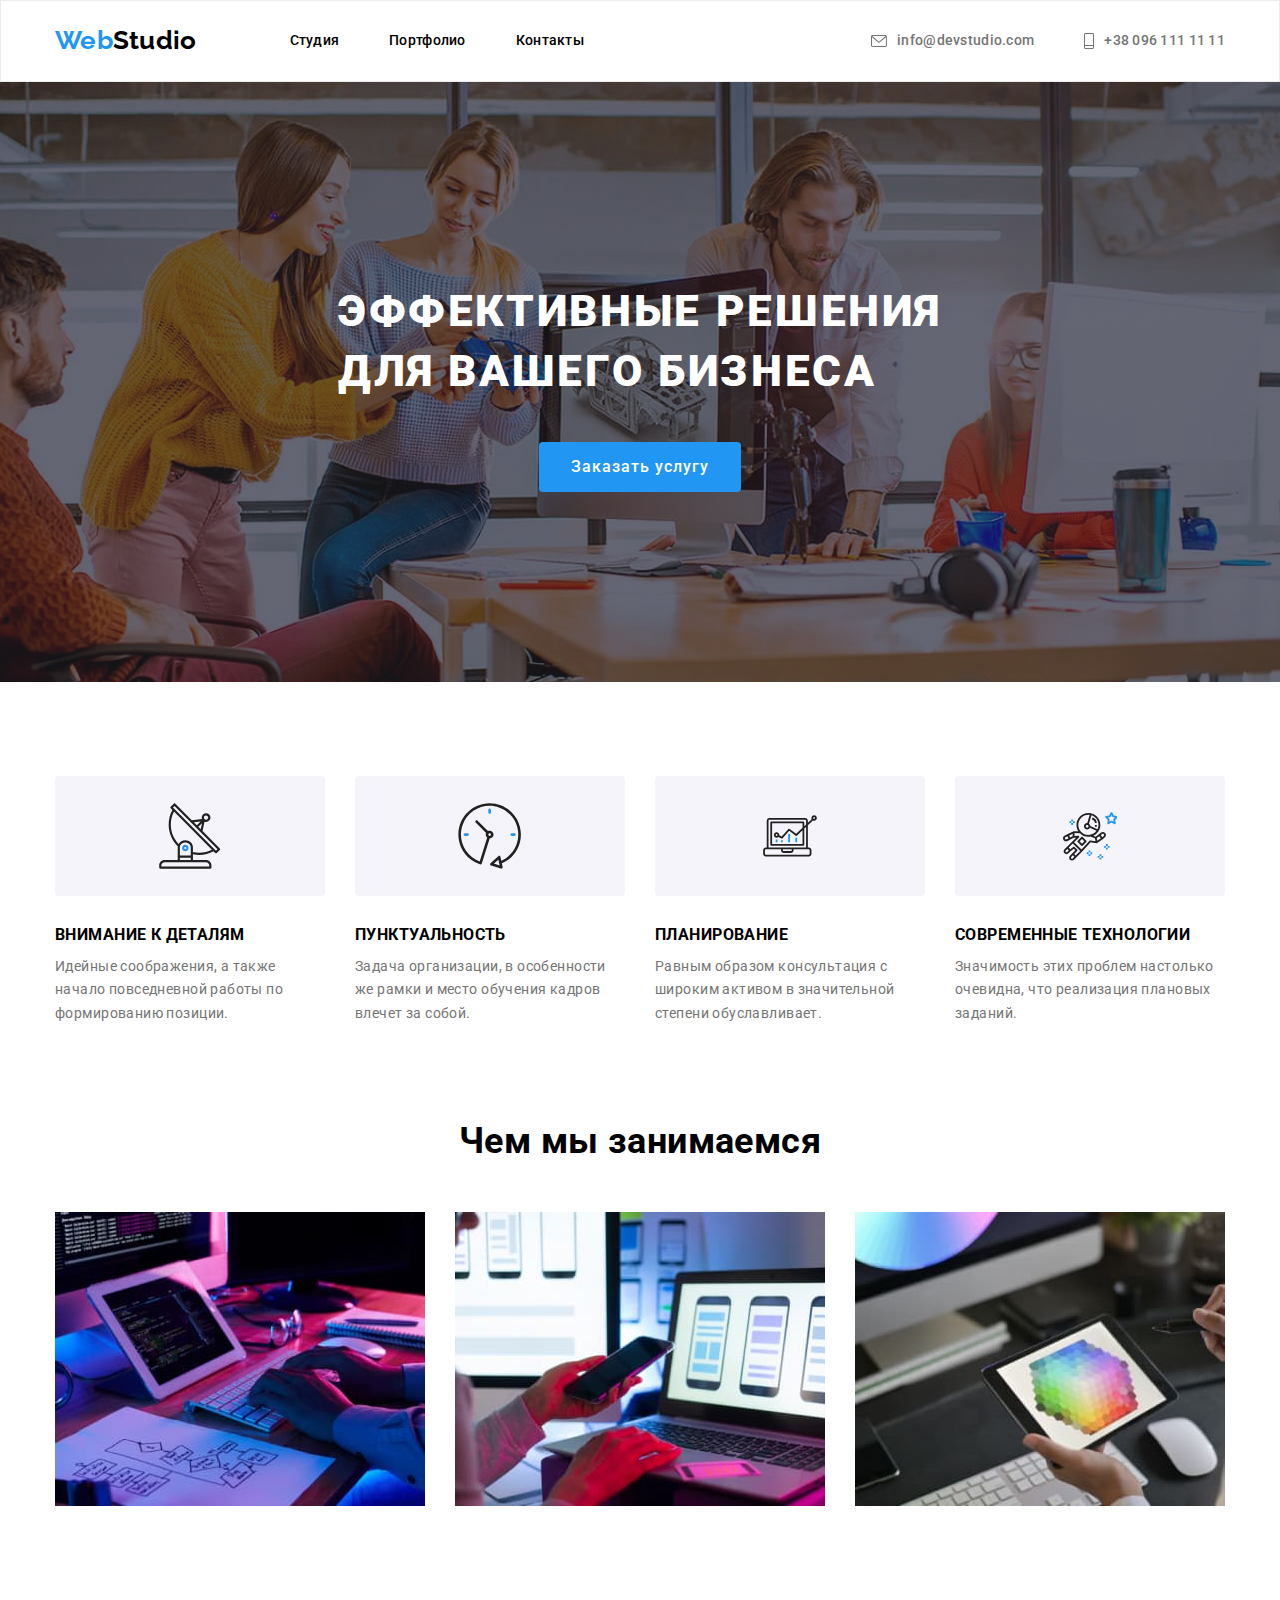
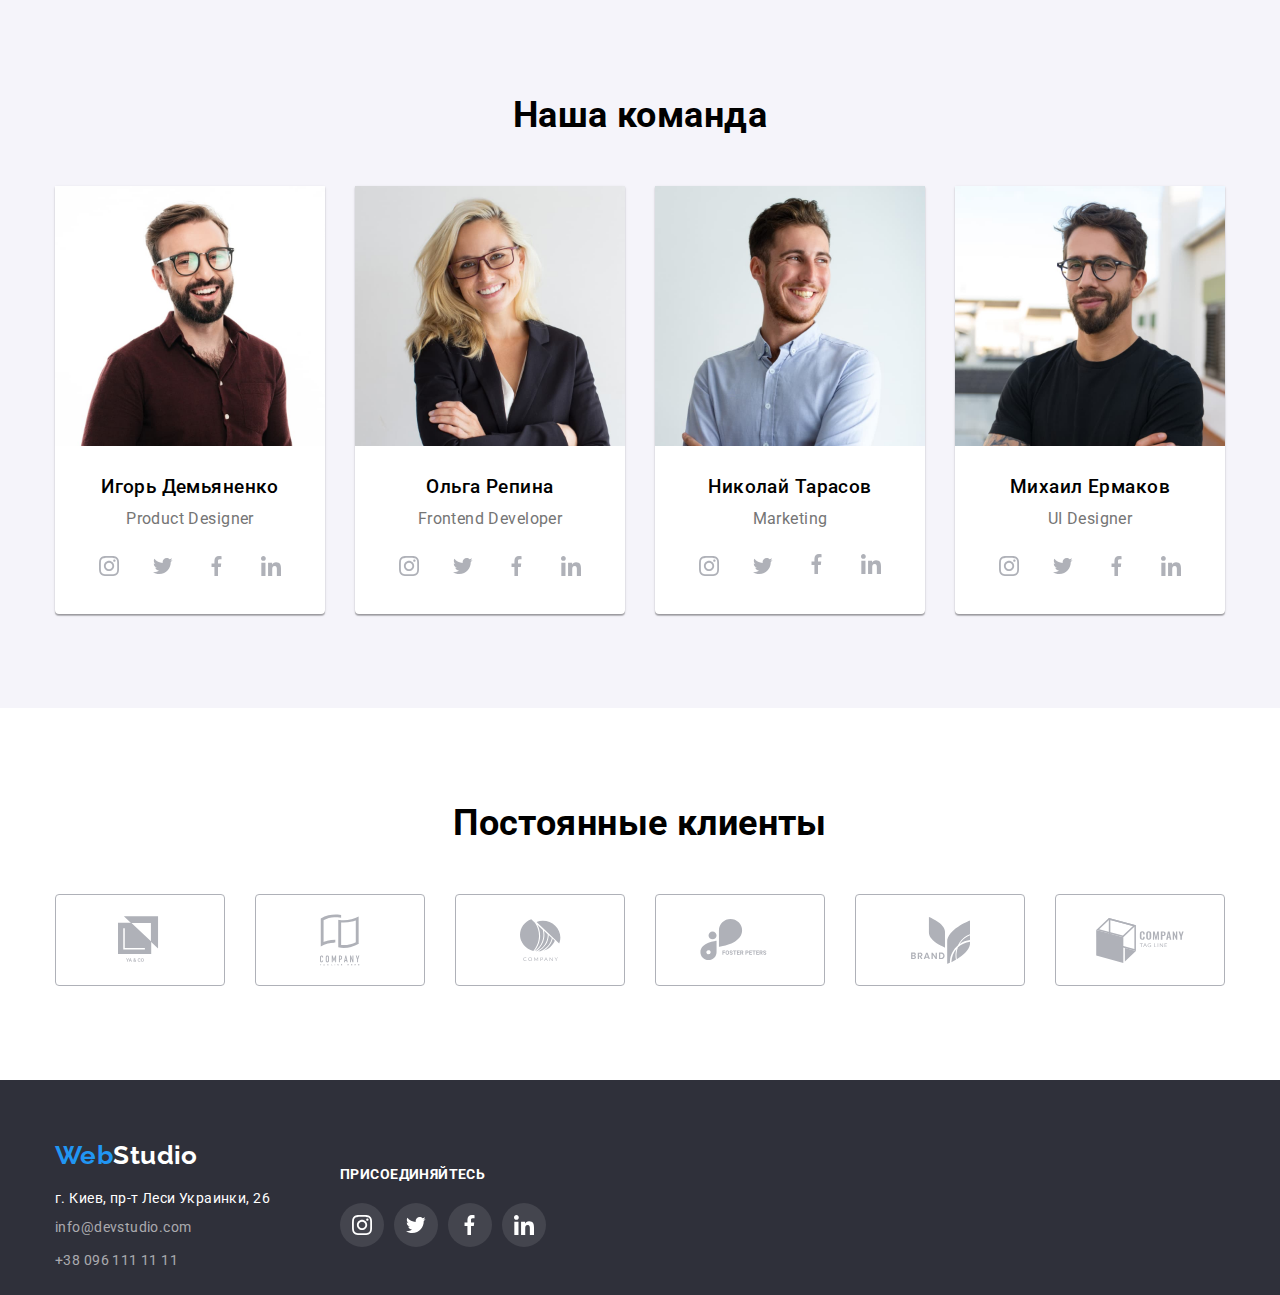
==== commit da5c12ad: "social icon fixed" ====
--- a/index.html
+++ b/index.html
@@ -210,18 +210,19 @@
             <ul class="social-list">
                 <li class="social-list-item">
                     <a href="#" class="social-active-link">
-                        <div class="social-list-link">
+                        
                         <svg class="social-list-icon">
                             <use href="./images/symbol-defs.svg#icon-instagram"></use>
-                        </svg></div>
+                        </svg>
                     </a>
                 </li>
                 <li class="social-list-item">
                     <a href="#" class="social-active-link">
-                        <div class="social-list-link">
+                        
                         <svg class="social-list-icon">
                             <use href="./images/symbol-defs.svg#icon-twitter"></use>
-                        </svg></div>
+                        </svg>
+                        
                     </a>
                 </li>
                 <li class="social-list-item">
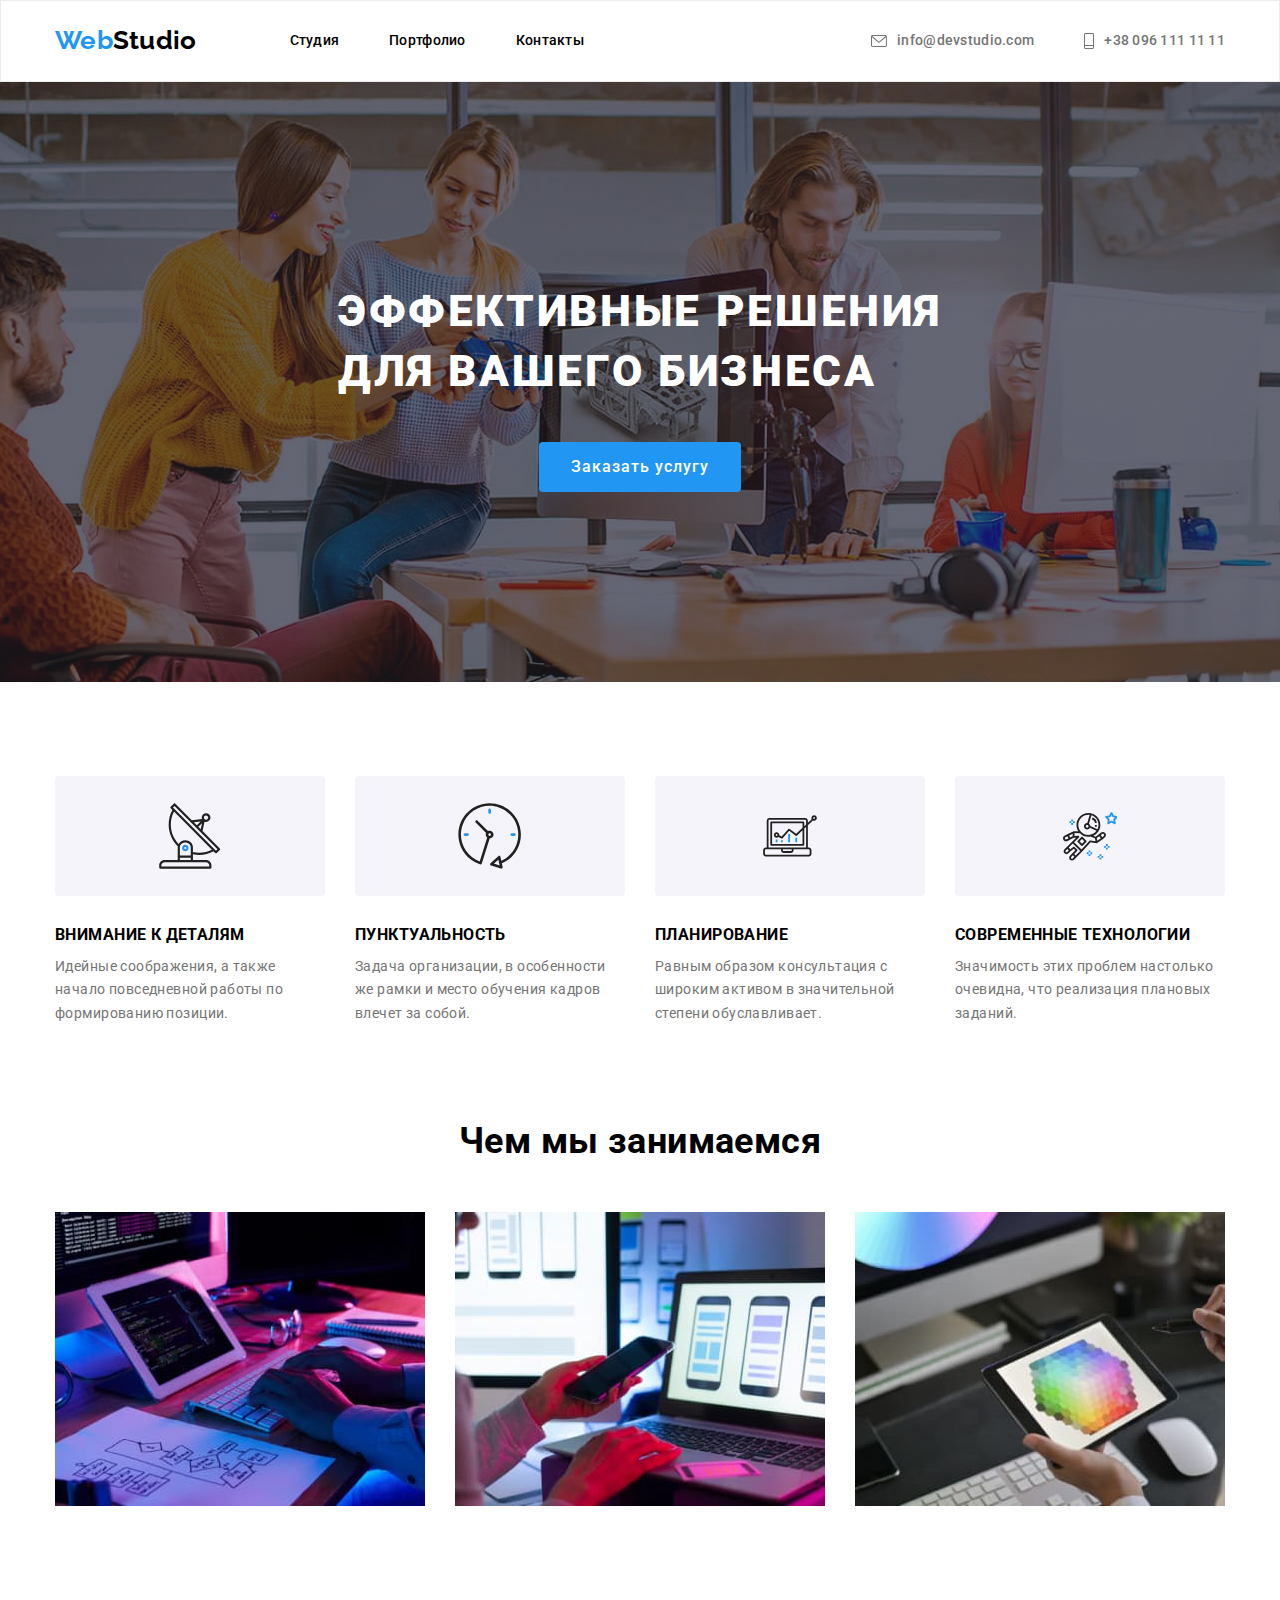
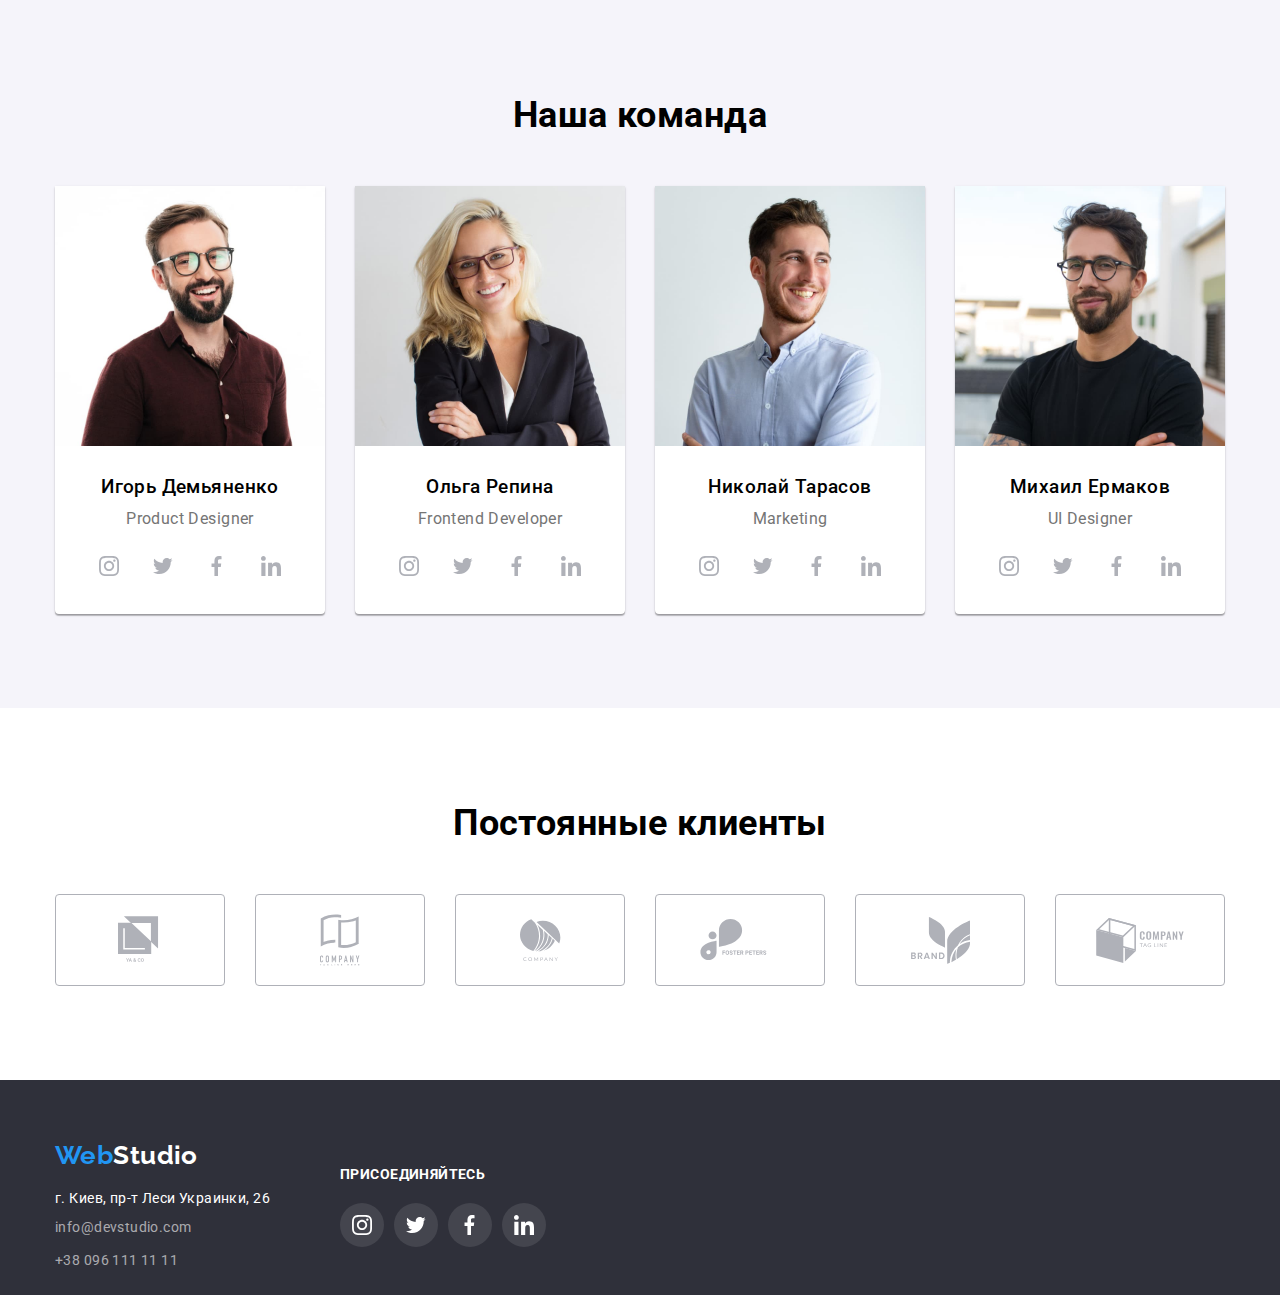
==== commit b5593461: "коля тарасов соцсети" ====
--- a/index.html
+++ b/index.html
@@ -222,23 +222,23 @@
                         <svg class="social-list-icon">
                             <use href="./images/symbol-defs.svg#icon-twitter"></use>
                         </svg>
-                        
+
                     </a>
                 </li>
                 <li class="social-list-item">
                     <a href="#" class="social-active-link">
-                        <div class="social-list-link">
+            
                         <svg class="social-list-icon">
                             <use href="./images/symbol-defs.svg#icon-facebook"></use>
-                        </svg></div>
+                        </svg>
                     </a>
                 </li>
                 <li class="social-list-item">
                     <a href="#" class="social-active-link">
-                        <div class="social-list-link">
+                    
                         <svg class="social-list-icon">
                             <use href="./images/symbol-defs.svg#icon-linkedin"></use>
-                        </svg></div>
+                        </svg>
                     </a>
                 </li>
             </ul>
@@ -291,40 +291,40 @@
                 <h2>Постоянные клиенты</h2>
                 <ul class="list regular-customer-list">
                     <li class="regular-customer-item">
-                        <div class="customer-icon-thumb">
+                        <a href="" class="customer-icon-thumb" >
                         <svg class="regular-customer-icon" width='44.27' height='49.23'>
                             <use href="./images/symbol-defs.svg#icon-company0"  ></use>
-                        </svg></div>
-                    </li>
-                    <li class="regular-customer-item">
-                        <div class="customer-icon-thumb">
+                        </svg></a>
+                    </li>
+                    <li class="regular-customer-item">
+                        <a href="" class="customer-icon-thumb" >
                         <svg class="regular-customer-icon" width='40' height='52'>
                             <use href="./images/symbol-defs.svg#icon-company1"></use>
-                        </svg> </div>
-                    </li>
-                    <li class="regular-customer-item">
-                        <div class="customer-icon-thumb">
+                        </svg> </a>
+                    </li>
+                    <li class="regular-customer-item">
+                        <a href="" class="customer-icon-thumb" >
                         <svg class="regular-customer-icon" width='41' height='42.6'>
                             <use href="./images/symbol-defs.svg#icon-company2"></use>
-                        </svg></div>
-                    </li>
-                    <li class="regular-customer-item">
-                        <div class="customer-icon-thumb">
+                        </svg></a>
+                    </li>
+                    <li class="regular-customer-item">
+                        <a href="" class="customer-icon-thumb">
                         <svg class="regular-customer-icon" width='79.66' height='42.02'>
                             <use href="./images/symbol-defs.svg#icon-company3" ></use>
-                        </svg></div>
-                    </li>
-                    <li class="regular-customer-item">
-                        <div class="customer-icon-thumb">
+                        </svg></a>
+                    </li>
+                    <li class="regular-customer-item">
+                        <a href="" class="customer-icon-thumb">
                         <svg class="regular-customer-icon" width='59' height='47'>
                             <use href="./images/symbol-defs.svg#icon-company4"></use>
-                        </svg></div>
-                    </li>
-                    <li class="regular-customer-item">
-                        <div class="customer-icon-thumb">
+                        </svg></a>
+                    </li>
+                    <li class="regular-customer-item">
+                        <a href="" class="customer-icon-thumb">
                         <svg class="regular-customer-icon" width='88.48' height='45.44' >
                             <use href="./images/symbol-defs.svg#icon-company5" ></use>
-                        </svg></div>
+                        </svg></a>
                     </li>
                 </ul>
             </div>
--- a/css/style.css
+++ b/css/style.css
@@ -331,9 +331,6 @@
   fill: var(--fill-icon);
 }
 
-/* .social-list-icon:hover,
-.social-list-icon:focus */
-
 .social-active-link:hover,
 .social-active-link:focus,
 .social-active-link:hover > svg,
@@ -369,11 +366,14 @@
   fill: var(--fill-icon);
 }
 
-.customer-icon-thumb:hover,
-.regular-customer-icon:hover,
-.customer-icon-thumb:focus,
-.regular-customer-icon:focus {
+.customer-icon-thumb:hover > svg,
+.customer-icon-thumb:focus > svg {
   fill: var(--hover-text-color);
+}
+.regular-customer-item:hover,
+.customer-icon-thumb:focus {
+  border: 1px solid var(--hover-text-color);
+  outline: none;
 }
 /* Footer */
 
